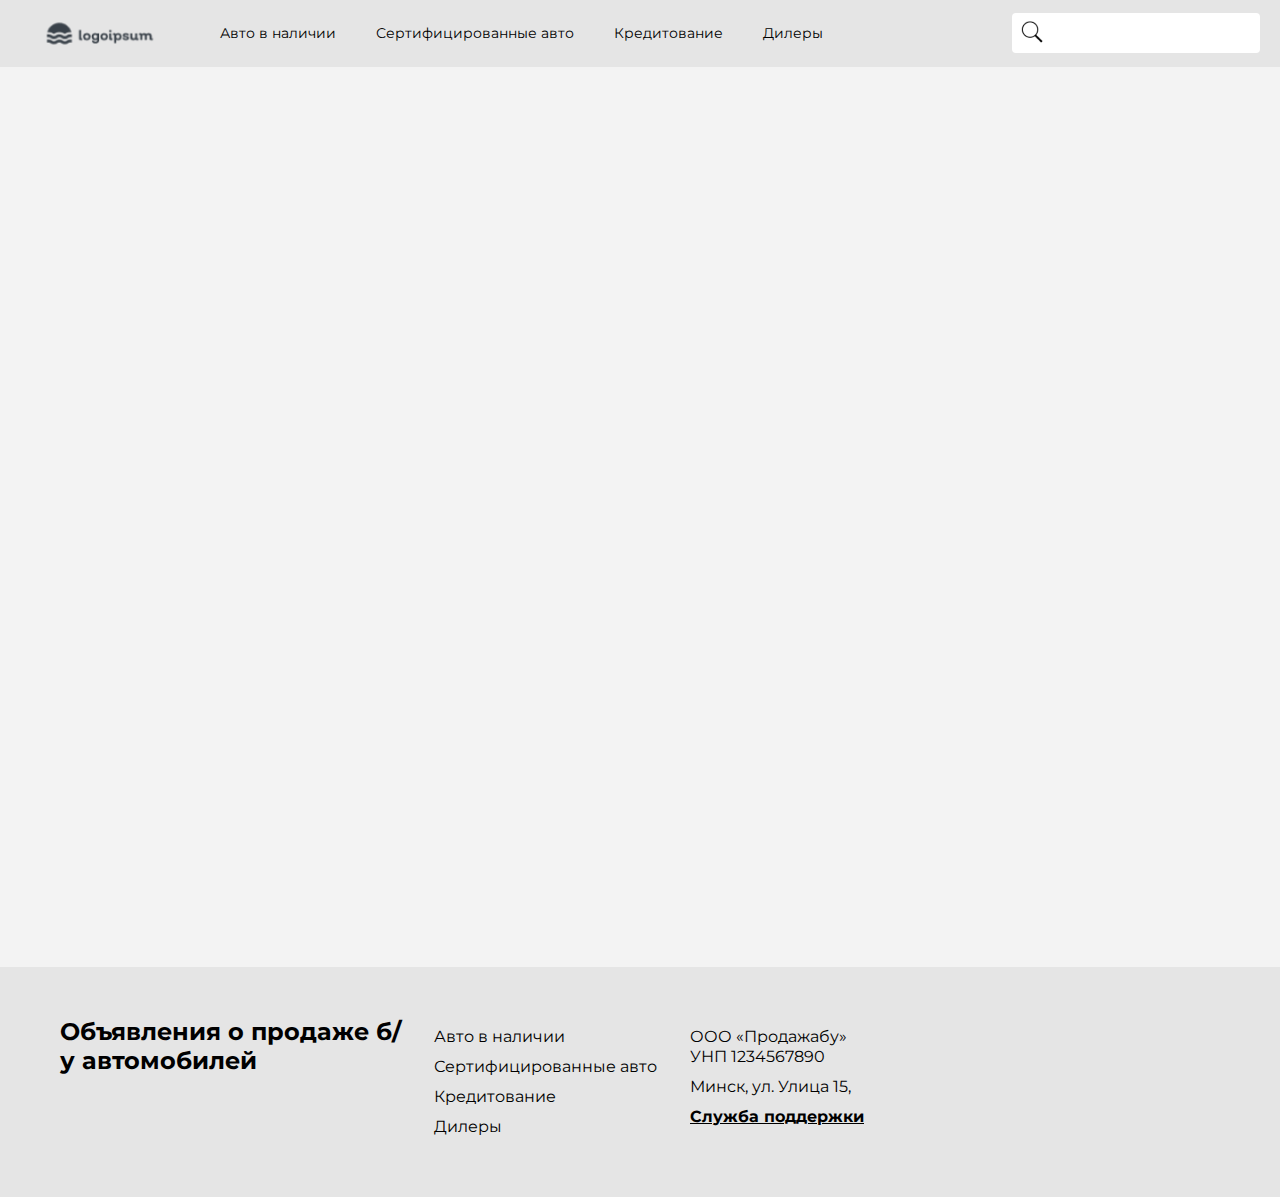
==== page/car-full-information/car-full-information.html @ 2ad13b60 "28/06/2021" ====
<!DOCTYPE html>
<html lang="en">

<head>
    <meta charset="UTF-8">
    <meta http-equiv="X-UA-Compatible" content="IE=edge">
    <meta name="viewport" content="width=device-width, initial-scale=1.0">
    <title>Document</title>
    <link rel="preconnect" href="https://fonts.gstatic.com">
    <link
            href="https://fonts.googleapis.com/css2?family=Montserrat:ital,wght@0,100;0,200;0,300;0,400;0,500;0,600;0,700;0,800;0,900;1,100;1,200;1,300;1,400;1,500;1,600;1,700;1,800;1,900&display=swap"
            rel="stylesheet">

    <link rel="stylesheet" href="/css/main.css">
</head>

<body>
<header class="header">
    <div class="header__wrapper">
        <div class="header__desktop">
            <div class="header__logo">
                <a href="/index.html">
                    <img src="/images/header/logo.png" alt="logo">
                </a>
            </div>
            <div class="header__nav">
                <nav>
                    <ul>
                        <li><a href="/page/filter/filter.html">Авто в наличии</a></li>
                        <li><a href="/page/Certified-autos/certified.html">Сертифицированные авто</a></li>
                        <li><a href="/page/Credit/credit.html">Кредитование</a></li>
                        <li><a href="#">Дилеры</a></li>
                    </ul>
                </nav>
            </div>
            <div class="header__search">
                <label>
                    <input type="search">
                    <img src="/images/header/search.png" alt="#">
                </label>

            </div>
        </div>
        <div class="header-mobile">
            <div class="header-mobile__img">
                <img src="/images/header/mobile/burger.png" alt="#">
            </div>
            <div class="header-mobile__logo">
                <img src="/images/header/mobile/logo.png" alt="#">
            </div>
            <div class="header-mobile__search">
                <img src="/images/header/mobile/search.png" alt="#">
            </div>
        </div>
    </div>
</header>
<main class="main main-car-full-information">
    <div class="car-full-information">
        <div class="car-full-information__wrapper">
            
        </div>
        
    </div>
</main>
<footer class="footer">
    <div class="footer__wrapper">
        <div class="footer-desktop">
            <div class="footer-desktop__title">
                <a href="#">
                    <h4>Объявления о продаже б/у автомобилей</h4>
                </a>
            </div>
            <div class="footer-desktop__nav">
                <nav>
                    <ul>
                        <li><a href="#">Авто в наличии</a></li>
                        <li><a href="#">Сертифицированные авто</a></li>
                        <li><a href="#">Кредитование</a></li>
                        <li><a href="#">Дилеры</a></li>
                    </ul>
                </nav>
            </div>
            <div class="footer-desktop__info">
                <ul>
                    <li>ООО «Продажабу»<br/> УНП 1234567890</li>
                    <li>Минск, ул. Улица 15,</li>
                    <li>
                        <a href="#">Служба поддержки</a>
                    </li>
                </ul>
            </div>
        </div>
        <div class="footer-mobile">

            <div class="footer-mobile__nav">
                <nav>
                    <ul>
                        <li><a href="#">Авто в наличии</a></li>
                        <li><a href="#">Сертифицированные авто</a></li>
                        <li><a href="#">Кредитование</a></li>
                        <li><a href="#">Дилеры</a></li>
                    </ul>
                </nav>
            </div>
            <div class="footer-mobile__info">
                <ul>
                    <li>ООО «Продажабу»<br/> УНП 1234567890</li>
                    <li>Минск, ул. Улица 15,</li>
                    <li>
                        <a href="#">Служба поддержки</a>
                    </li>
                </ul>
            </div>
        </div>
    </div>
</footer>
</body>

</html>
---- css/main.css ----
@charset "UTF-8";
/*Обнуление*/
* {
  padding: 0;
  margin: 0;
  border: 0;
}

*,
*:before,
*:after :focus,
:active {
  outline: none;
}

a:focus,
a:active {
  outline: none;
}

nav,
footer,
header,
aside {
  display: block;
}

html,
body {
  height: 100%;
  width: 100%;
  font-size: 100%;
  line-height: 1;
  font-size: 14px;
  -ms-text-size-adjust: 100%;
  -moz-text-size-adjust: 100%;
  -webkit-text-size-adjust: 100%;
}

input,
button,
textarea {
  font-family: inherit;
}

input::-ms-clear {
  display: none;
}

button {
  cursor: pointer;
}

button::-moz-focus-inner {
  padding: 0;
  border: 0;
}

a,
a:visited {
  text-decoration: none;
}

a:hover {
  text-decoration: none;
}

ul li {
  list-style: none;
}

img {
  vertical-align: top;
}

h1,
h2,
h3,
h4,
h5,
h6 {
  font-size: inherit;
  font-weight: 400;
}

/*--------------------*/
.header {
  width: 100%;
  background: #e5e5e5;
}

.header__wrapper {
  padding: 0 20px;
  max-width: 1460px;
  margin: 0 auto;
}

.header__desktop {
  display: grid;
  align-items: center;
  grid-template-columns: 160px auto 20%;
  flex-basis: 100%;
  width: 100%;
}

.header__logo img {
  width: 100%;
}

.header__nav {
  padding: 0 10px 0 20px;
}

.header__nav ul {
  display: flex;
  list-style: none;
}

.header__nav ul li {
  margin: 0 20px;
}

.header__nav ul li a {
  padding: 20px 0;
  font-style: normal;
  font-weight: normal;
  font-size: 14px;
  line-height: 20px;
  color: #000000;
}

.header__search label {
  position: relative;
}

.header__search label input {
  border-radius: 4px;
  position: relative;
  padding: 0 10px 0 40px;
  width: 100%;
  height: 40px;
  font-size: 16px;
}

.header__search label input:focus {
  outline: none;
}

.header__search label img {
  position: absolute;
  left: 8px;
  top: -5px;
}

.header-mobile {
  padding: 0 10px;
  display: none;
  grid-template-columns: 1fr 1fr 1fr;
  grid-template-rows: 60px;
  align-items: center;
}

.header-mobile__img {
  width: 100%;
  display: flex;
  justify-content: flex-start;
}

.header-mobile__img img {
  padding: 20px;
}

.header-mobile__logo {
  width: 100%;
  display: flex;
  justify-content: center;
}

.header-mobile__logo img {
  padding: 20px;
}

.header-mobile__search {
  width: 100%;
  display: flex;
  justify-content: flex-end;
}

.header-mobile__search img {
  padding: 20px 40px;
}

.general-banner__wrapper {
  position: relative;
}

.general-banner__img img {
  width: 100%;
}

.general-banner__info {
  position: absolute;
  top: 25%;
  left: 5%;
  font-family: Montserrat;
  font-style: normal;
  font-weight: bold;
  line-height: 44px;
  color: #ffffff;
  padding: 0 10px;
}

.general-banner__title {
  max-width: 533px;
  margin-bottom: 16px;
}

.general-banner__title h1 {
  font-size: 36px;
}

.general-banner__sub-title {
  margin-bottom: 16px;
}

.general-banner__sub-title h5 {
  max-width: 533px;
  font-weight: 500;
  font-size: 18px;
  line-height: 22px;
}

.general-banner__btn-link {
  display: inline-block;
  background-color: black;
}

.general-banner__btn-link a {
  padding: 0px 15px;
  display: flex;
  align-items: center;
  text-align: center;
  letter-spacing: 0.16px;
  text-transform: uppercase;
  font-feature-settings: "pnum" on, "lnum" on;
  color: #ffffff;
}

/* ------------- */
.best-cars {
  padding: 20px 0;
  display: flex;
}

.best-cars-list {
  overflow: auto;
}

.best-cars-list__wrapper {
  display: flex;
}

.best-cars-list::-webkit-scrollbar {
  width: 3px;
  height: 4px;
}

.best-cars-list::-webkit-scrollbar-track {
  background-color: #999;
}

.best-cars-list::-webkit-scrollbar-track-piece {
  background-color: #f3f3f3;
}

.best-cars-list::-webkit-scrollbar-thumb {
  height: 50px;
  background-color: #666;
  border-radius: 3px;
}

.best-cars-list::-webkit-scrollbar-corner {
  background-color: #999;
}

.best-cars-list::-webkit-resizer {
  background-color: #666;
}

.best-cars-list-item {
  max-width: 350px;
  margin: 0 10px 20px 10px;
  width: 100%;
}

.best-cars-list-item__img {
  position: relative;
  overflow: hidden;
}

.best-cars-list-item__img::before {
  display: flex;
  justify-content: center;
  align-items: flex-end;
  position: absolute;
  padding: 10px;
  content: "ТОП";
  width: 73.19px;
  height: 36.77px;
  left: 702px;
  top: 751.5px;
  top: -15px;
  left: -35px;
  background-color: #ed1c24;
  color: #fff;
  z-index: 1;
  transform: rotate(-45deg);
  font-family: Montserrat;
  font-style: normal;
  font-weight: bold;
  font-size: 12px;
  line-height: 15px;
}

.best-cars-list-item__img img {
  width: 100%;
  position: relative;
}

.best-cars-list-item__car-name p {
  font-family: Montserrat;
  font-style: normal;
  font-weight: 600;
  font-size: 18px;
  line-height: 22px;
  text-transform: uppercase;
  color: #000000;
  padding: 5px 10px;
}

.best-cars-list-item__all-features {
  padding: 0 10px;
  display: flex;
  justify-content: space-between;
}

.best-cars-list-item__engine-features {
  padding: 0 5px;
  min-width: 180px;
  flex-basis: 180px;
}

.best-cars-list-item__engine-features p {
  font-size: 14px;
  line-height: 17px;
  color: #000000;
}

.best-cars-list-item__mileage-features p {
  font-family: Montserrat;
  font-style: normal;
  font-weight: 600;
  font-size: 14px;
  line-height: 17px;
  color: #000000;
  min-width: 75px;
  padding-left: 5px;
}

.best-cars-list-item__price {
  padding: 0 10px;
}

.best-cars-list-item__price p {
  padding-top: 10px;
  font-family: Montserrat;
  font-style: normal;
  font-weight: bold;
  font-size: 18px;
  line-height: 22px;
  color: #5052a2;
}

.best-cars-callbackform {
  flex-basis: 30%;
  background: #dedede;
  border-radius: 4px;
  max-width: 370px;
  width: 100%;
  max-height: 276px;
  height: 100%;
  margin-left: 10px;
  min-width: 290px;
}

.best-cars-form {
  display: grid;
  padding: 5px 20px 20px 30px;
}

.best-cars-form h4 {
  padding: 15px 0;
  font-family: Montserrat;
  font-style: normal;
  font-weight: 500;
  font-size: 18px;
  line-height: 22px;
  color: #000000;
}

.best-cars-form input {
  font-family: Montserrat;
  font-style: normal;
  font-weight: normal;
  font-size: 14px;
  line-height: 17px;
  color: #000000;
  padding: 15px 10px;
  margin-bottom: 10px;
}

.best-cars-form button {
  background: #000000;
  border-radius: 2px;
  padding: 20px;
  font-family: Montserrat;
  font-style: normal;
  font-weight: 600;
  font-size: 14px;
  line-height: 17px;
  color: #ffffff;
}

.mobile-title {
  display: none;
  font-family: Montserrat;
  font-style: normal;
  font-weight: 600;
  font-size: 18px;
  line-height: 22px;
  color: #000000;
  padding: 0 0px 10px 10px;
}

/* ---------------- */
.popular-models {
  margin-top: 40px;
  padding-bottom: 40px;
}

.popular-models__wrapper {
  padding: 0 20px;
}

.popular-models__title h3 {
  font-family: Montserrat;
  font-style: normal;
  font-weight: 600;
  font-size: 24px;
  line-height: 29px;
  color: #000000;
  margin-bottom: 20px;
}

.popular-models__list, .popular-models__list-mobile {
  flex-basis: 10%;
  display: flex;
  justify-items: center;
  flex-wrap: wrap;
}

.popular-models__list-mobile {
  display: none;
}

.popular-models__item {
  padding: 10px;
  display: flex;
  flex-direction: column;
  justify-content: center;
}

.popular-models__item a {
  text-align: center;
}

.popular-models__item p {
  margin-top: 15px;
  display: inline-block;
  font-family: Montserrat;
  font-style: normal;
  font-weight: 600;
  font-size: 18px;
  line-height: 22px;
  color: #000000;
}

.popular-models__item-img {
  display: flex;
  justify-content: center;
  padding: 10px;
  border: solid 2px #fff;
  border-radius: 5px;
}

.popular-models__item-img img {
  border-radius: 5px;
  padding: 5px;
  width: 100%;
  background: #fff;
}

.news-block {
  margin-top: 40px;
  padding-bottom: 80px;
}

.news-block__wrapper {
  padding: 0 20px;
}

.news-block__title h3 {
  font-family: Montserrat;
  font-style: normal;
  font-weight: 600;
  font-size: 24px;
  line-height: 29px;
  color: #000000;
  margin-bottom: 20px;
}

.news-block__list {
  display: grid;
  grid-template-columns: repeat(4, 1fr);
  grid-gap: 50px;
}

.news-block__item {
  background: #fff;
}

.news-block__img img {
  width: 100%;
}

.news-block__item-title h4 {
  padding: 10px;
  font-family: Montserrat;
  font-style: normal;
  font-weight: 600;
  font-size: 16px;
  line-height: 20px;
  color: #000000;
}

.news-block__sub-title p {
  padding: 0 10px;
  font-family: Montserrat;
  font-style: normal;
  font-weight: normal;
  font-weight: 500;
  font-size: 12px;
  line-height: 15px;
  color: #000000;
}

.news-block__date p {
  padding: 10px;
  font-family: Montserrat;
  font-style: normal;
  font-weight: 600;
  font-size: 12px;
  line-height: 15px;
  color: #000000;
}

/* -------page certificate------- */
.certified-autos-nav {
  background: #000;
}

.certified-autos-nav__wrapper {
  padding: 0 20px;
  display: flex;
  align-items: center;
}

.certified-autos-nav__title {
  margin-right: 90px;
}

.certified-autos-nav__title h3 {
  min-width: 256px;
  cursor: pointer;
  padding: 20px 0;
  font-family: Montserrat;
  font-style: normal;
  font-weight: 600;
  font-size: 18px;
  line-height: 22px;
  color: #ffffff;
}

.certified-autos-nav nav {
  flex-wrap: wrap;
}

.certified-autos-nav nav ul {
  display: flex;
  flex-wrap: wrap;
}

.certified-autos-nav nav ul li {
  margin: 10px;
}

.certified-autos-nav nav ul li a {
  padding: 10px;
  font-family: Montserrat;
  font-style: normal;
  font-weight: normal;
  font-size: 16px;
  line-height: 20px;
  color: #ffffff;
}

.certified-autos-nav nav ul li a img {
  display: none;
}

.general-banner-certified__wrapper {
  position: relative;
}

.general-banner-certified__img img {
  width: 100%;
}

.general-banner-certified__info {
  position: absolute;
  top: 25%;
  left: 5%;
  font-family: Montserrat;
  font-style: normal;
  font-weight: bold;
  line-height: 44px;
  color: #ffffff;
  padding: 0 10px;
}

.general-banner-certified__title {
  max-width: 533px;
  margin-bottom: 16px;
}

.general-banner-certified__title h1 {
  font-size: 36px;
}

.general-banner-certified__sub-title {
  margin-bottom: 16px;
}

.general-banner-certified__sub-title h5 {
  max-width: 533px;
  font-weight: 500;
  font-size: 18px;
  line-height: 22px;
}

.general-banner-certified__btn-link {
  display: inline-block;
  background-color: black;
}

.general-banner-certified__btn-link a {
  padding: 0px 15px;
  display: flex;
  align-items: center;
  text-align: center;
  letter-spacing: 0.16px;
  text-transform: uppercase;
  font-feature-settings: "pnum" on, "lnum" on;
  color: #ffffff;
}

.bonuses-block {
  position: relative;
  top: -50px;
}

.bonuses-block__wrapper {
  padding: 0 20px;
}

.bonuses-block__list {
  display: grid;
  grid-template-columns: 1fr 1fr 1fr;
  justify-content: space-evenly;
}

.bonuses-block__list-item {
  padding: 0 5px;
  display: flex;
  justify-content: center;
  align-items: center;
}

.bonuses-block__list-item-wrapper {
  border: solid 2px #fff;
  border-radius: 5px;
  width: 100%;
  max-width: 320px;
}

.bonuses-block__list-item-wrapper div {
  background-color: #fff;
  border-radius: 5px;
  margin: 5px;
  display: grid;
  grid-template-columns: 85px 1fr;
  align-content: center;
  align-items: center;
}

.bonuses-block__list-item-wrapper img {
  max-width: 80px;
  width: 100%;
}

.bonuses-block__list-item-wrapper span {
  padding: 0 5px;
  font-family: Montserrat;
  font-weight: 600;
  font-size: 16px;
  line-height: 20px;
  color: #000000;
}

.certified-info {
  background: #f3f3f3;
  padding: 0 20px;
}

.certified-info__wrapper {
  display: flex;
  flex-direction: column;
}

.certified-info__item {
  display: flex;
  justify-content: space-between;
  margin: 40px 0;
}

.certified-info__item:nth-child(2) .certified-info__text {
  order: -1;
}

.certified-info__img {
  mix-blend-mode: darken;
  width: 100%;
}

.certified-info__img img {
  width: 100%;
}

.certified-info__text {
  max-width: 562px;
  width: 100%;
  padding: 0 20px;
}

.certified-info__text h5 {
  font-family: Montserrat;
  font-style: normal;
  font-weight: 600;
  font-size: 24px;
  line-height: 29px;
  color: #000000;
  padding-bottom: 8px;
}

.certified-info__text li,
.certified-info__text p {
  font-family: Montserrat;
  font-style: normal;
  font-weight: 300;
  font-size: 16px;
  line-height: 20px;
  color: #000000;
}

.certified-info__text ul li {
  margin-left: 5px;
  margin-left: 20px;
  list-style: outside;
}

.certified-special-offer {
  margin: 50px 0;
  padding: 0 20px;
}

.certified-special-offer__title {
  margin-bottom: 10px;
}

.certified-special-offer__title h3 {
  font-family: Montserrat;
  font-style: normal;
  font-weight: 600;
  font-size: 24px;
  line-height: 29px;
  color: #000000;
}

.certified-special-offer-list {
  display: flex;
}

.certified-special-offer-list__item {
  max-width: 340px;
  width: 100%;
  background: #ffffff;
  border-radius: 4px;
  margin: 10px;
}

.certified-special-offer-list__img {
  width: 100%;
  margin-bottom: 10px;
}

.certified-special-offer-list__img img {
  width: 100%;
}

.certified-special-offer-list__car-name {
  padding: 0 15px 5px 15px;
}

.certified-special-offer-list__car-name p {
  font-family: Montserrat;
  font-style: normal;
  font-weight: 600;
  font-size: 18px;
  line-height: 22px;
  text-transform: uppercase;
  color: #000000;
}

.certified-special-offer-list__features {
  padding: 0 15px 20px 15px;
}

.certified-special-offer-list__features ul li p {
  line-height: 20px;
}

.certified-special-offer-list__features ul li:first-child {
  display: flex;
  justify-content: space-between;
  align-items: flex-start;
}

.certified-special-offer-list__features ul li:first-child span {
  font-family: Montserrat;
  font-style: normal;
  font-weight: normal;
  font-size: 14px;
  line-height: 17px;
  color: #000000;
}

.certified-special-offer-list__features ul li:first-child div:last-child,
.certified-special-offer-list__features ul li:first-child div:last-child span {
  font-family: Montserrat;
  font-style: normal;
  font-weight: 600;
  font-size: 14px;
  line-height: 17px;
  color: #000000;
}

.certified-special-offer-list__features ul li:nth-child(2) {
  margin-top: 25px;
}

.certified-special-offer-list__features ul li:nth-child(2) div {
  margin-bottom: 4px;
}

.certified-special-offer-list__features ul li:nth-child(2) div,
.certified-special-offer-list__features ul li:nth-child(2) span {
  font-family: Montserrat;
  font-style: normal;
  font-weight: normal;
  font-size: 14px;
  line-height: 17px;
  color: #000000;
}

.certified-special-offer-list__features ul li:nth-child(3) {
  margin-top: 20px;
}

.certified-special-offer-list__features ul li:nth-child(3) p {
  font-family: Montserrat;
  font-style: normal;
  font-weight: bold;
  font-size: 24px;
  line-height: 29px;
  color: #000000;
}

.certified-special-offer-list__features ul li:last-child {
  margin-top: 5px;
}

.certified-special-offer-list__features ul li:last-child p {
  cursor: pointer;
  padding-left: 20px;
  position: relative;
  font-family: Montserrat;
  font-style: normal;
  font-weight: 500;
  font-size: 12px;
  line-height: 15px;
  text-decoration-line: underline;
  color: #000000;
}

.certified-special-offer-list__features ul li:last-child p::before {
  content: url("/images/pages/certified-autos/certified-special-offer/Vector.svg");
  position: absolute;
  top: 0;
  left: 0;
}

.certified-special-offer-list__additional-prices-block {
  padding: 15px;
  margin-bottom: 20px;
  border-left: none;
  border-right: none;
  border-top: 2px solid;
  border-bottom: 2px solid;
  border-image: linear-gradient(to right, #fff, #b6b5b5, #b6b5b5, #fff) 47% 0%;
  border-image-slice: 1;
}

.certified-special-offer-list__location {
  padding: 0 15px 20px 15px;
}

.certified-special-offer-list__location a {
  position: relative;
  padding-left: 20px;
  font-family: Montserrat;
  font-style: normal;
  font-weight: 500;
  font-size: 12px;
  line-height: 15px;
  color: #4f4f4f;
}

.certified-special-offer-list__location a::before {
  position: absolute;
  content: url("/images/pages/certified-autos/certified-special-offer/location.svg");
  top: 0;
  left: 0;
}

/* ------------switch input------------- */
.switch-credit,
.switch-appraise {
  padding: 10px 0;
  font-family: Montserrat;
  font-style: normal;
  font-weight: 500;
  font-size: 14px;
  line-height: 21px;
  color: #000000;
  display: flex;
  align-items: flex-start;
}

.switch-credit label,
.switch-appraise label {
  cursor: pointer;
}

.switch-credit label:last-child,
.switch-appraise label:last-child {
  margin-left: 15px;
}

.switch-appraise label div:last-child {
  text-decoration: underline;
  font-size: 12px;
  font-weight: 600;
}

.switch {
  position: relative;
  display: inline-block;
  width: 40px;
  height: 24px;
}

.switch input {
  opacity: 0;
  width: 0;
  height: 0;
}

.slider {
  position: absolute;
  cursor: pointer;
  top: 0;
  left: 0;
  right: 0;
  bottom: 0;
  background-color: #ccc;
  transition: 0.4s;
}

.slider:before {
  position: absolute;
  content: "";
  height: 16px;
  width: 16px;
  left: 4px;
  bottom: 4px;
  background-color: white;
  transition: 0.4s;
}

input:checked + .slider {
  background-color: #ed1c24;
}

input:focus + .slider {
  box-shadow: 0 0 1px #fff;
}

input:checked + .slider:before {
  transform: translateX(16px);
}

/* Rounded sliders */
.slider.round {
  border-radius: 34px;
}

.slider.round:before {
  border-radius: 50%;
}

.switch-appraise label div,
.switch-credit label div {
  padding: 2px 0;
}

.switch-appraise label div,
.switch-appraise label span,
.switch-credit label div,
.switch-credit label span {
  font-family: Montserrat;
  font-style: normal;
  font-weight: 600;
  font-size: 14px;
  line-height: 17px;
  color: #000000;
}

/* --------page credit------ */
.credit-content {
  margin: 40px 0 60px;
  padding: 0 20px;
}

.credit-content__title h3 {
  font-family: Montserrat;
  font-style: normal;
  font-weight: 600;
  font-size: 24px;
  line-height: 29px;
  color: #000000;
  margin-bottom: 8px;
}

.credit-content__title p {
  font-family: Montserrat;
  font-style: normal;
  font-weight: normal;
  font-size: 16px;
  line-height: 20px;
  color: #000000;
}

.credit-content__icon-car-list {
  margin-top: 35px;
}

.credit-content__icon-car-list ul {
  display: flex;
  align-items: center;
  flex-wrap: wrap;
}

.credit-content__icon-car-list ul li {
  background-color: #fff;
  margin: 10px;
  border-radius: 50%;
  cursor: pointer;
}

.credit-content__icon-car-list ul li img {
  max-width: 50px;
  padding: 12px;
}

.credit-content__icon-car-list ul li.active {
  border: solid 2px #ed1c24;
  position: relative;
}

.credit-content__icon-car-list ul li.active::before {
  position: absolute;
  content: url("/images/pages/credit/check_circle.svg");
  top: -8px;
  left: -6px;
  z-index: 10;
}

.credit-content__icon-car-list ul li.active img {
  padding: 10px;
}

.credit-content-list-of-offers {
  margin-top: 50px;
  display: grid;
  grid-template-columns: 1fr 1fr 1fr;
}

.credit-content-list-of-offers-item {
  margin: 10px;
  padding: 0 20px 20px 20px;
  background: #ffffff;
  box-shadow: 0px 4px 10px rgba(0, 0, 0, 0.1);
  border-radius: 4px;
}

.credit-content-list-of-offers-item__brand-list ul {
  display: flex;
  justify-content: flex-end;
}

.credit-content-list-of-offers-item__brand-list ul li {
  margin: 0px 2px;
  padding: 10px 5px;
  background: #000000;
  border-radius: 0px 0px 4px 4px;
}

.credit-content-list-of-offers-item__percent-title {
  margin: 25px 0;
}

.credit-content-list-of-offers-item__percent-title h5 {
  font-family: Montserrat;
  font-style: normal;
  font-weight: bold;
  font-size: 24px;
  line-height: 29px;
  color: #000000;
}

.credit-content-list-of-offers-item__list-info {
  margin-bottom: 20px;
  border-left: none;
  border-right: none;
  border-top: none;
  border-bottom: 2px solid;
  border-image: linear-gradient(to right, #fff, #b6b5b5, #b6b5b5, #fff) 47% 0%;
  border-image-slice: 1;
}

.credit-content-list-of-offers-item__list-info ul li {
  margin: 10px 0;
  font-family: Montserrat;
  font-style: normal;
  font-weight: 500;
  font-size: 16px;
  line-height: 20px;
  color: #000000;
}

.credit-content-list-of-offers-item__list-info ul li:last-child {
  margin-bottom: 20px;
}

.credit-content-list-of-offers-item__list-info ul li .circle {
  margin-left: 0;
  margin-right: 10px;
}

.credit-content-list-of-offers-item__date-and-percent ul li {
  display: flex;
  justify-content: space-between;
  max-width: 250px;
  margin: 10px 0;
}

.credit-content-list-of-offers-item__date-and-percent ul li div:first-child {
  font-family: Montserrat;
  font-style: normal;
  font-weight: 500;
  font-size: 18px;
  line-height: 22px;
  color: #000000;
}

.credit-content-list-of-offers-item__date-and-percent ul li div:last-child {
  font-family: Montserrat;
  font-style: normal;
  font-weight: bold;
  font-size: 18px;
  line-height: 22px;
  color: #ed1c24;
}

.credit-content-list-of-offers-item__block-button {
  margin-top: 30px;
  display: flex;
  justify-content: space-between;
}

.credit-content-list-of-offers-item__block-button button {
  text-transform: uppercase;
  font-family: Montserrat;
  font-style: normal;
  font-weight: 600;
  font-size: 14px;
  line-height: 24px;
  letter-spacing: 0.16px;
  padding: 5px 15px;
  width: 100%;
  max-width: 48%;
}

.credit-content-list-of-offers-item__block-button button:first-child {
  background: #000000;
  border-radius: 2px;
  color: #fff;
}

.credit-content-list-of-offers-item__block-button button:last-child {
  background: #dedede;
  border-radius: 2px;
}

/* ----------filter--------- */
.cars-in-stock {
  padding: 20px 0;
  display: grid;
  grid-template-columns: auto 1fr;
  grid-gap: 20px;
}

.cars-in-stock-side-bar input[type="number"]::-webkit-outer-spin-button,
.cars-in-stock-side-bar input[type="number"]::-webkit-inner-spin-button {
  -webkit-appearance: none;
}

.cars-in-stock-side-bar input[type="number"],
.cars-in-stock-side-bar input[type="number"]:hover,
.cars-in-stock-side-bar input[type="number"]:focus {
  appearance: none;
  -moz-appearance: textfield;
}

.cars-in-stock-side-bar input:focus {
  outline: none;
}

.cars-in-stock-side-bar__container {
  margin-top: 15px;
  display: grid;
  grid-template-columns: 1fr 1fr;
  grid-gap: 15px;
}

.cars-in-stock-side-bar__container label:last-child {
  margin-right: 0;
}

.cars-in-stock-side-bar__wrapper {
  max-width: 330px;
  width: 100%;
  background: #dedede;
  border-radius: 4px;
  padding: 30px 20px;
}

.cars-in-stock-side-bar__wrapper ul {
  margin: 15px 0;
}

.cars-in-stock-side-bar__wrapper ul li {
  margin: 10px 0;
}

.cars-in-stock-side-bar__wrapper label {
  position: relative;
}

.cars-in-stock-side-bar__wrapper label::after {
  position: absolute;
  content: "";
  width: 14px;
  height: 14px;
  left: 0;
  top: 0;
  background-color: #dedede;
  border: solid 2px #666666;
  border-radius: 3px;
}

.cars-in-stock-side-bar__wrapper label input {
  box-sizing: border-box;
  font-size: 14px;
  line-height: 17px;
  color: #000000;
}

.cars-in-stock-side-bar__wrapper label input[type="checkbox"] {
  margin-right: 10px;
}

.cars-in-stock-side-bar__wrapper label span {
  font-size: 14px;
  line-height: 17px;
  color: #000000;
}

.cars-in-stock-side-bar__wrapper label.active {
  position: relative;
}

.cars-in-stock-side-bar__wrapper label.active::after {
  position: absolute;
  content: url("/images/pages/filter/check.svg");
  width: 14px;
  height: 14px;
  left: 0px;
  top: 0px;
  z-index: 2;
}

.cars-in-stock-side-bar__wrapper h4 {
  margin: 30px 0 20px 0;
  font-weight: 600;
  font-size: 16px;
  line-height: 20px;
  color: #000000;
}

.cars-in-stock-side-bar__mobile-filter {
  display: none;
}

.cars-in-stock-side-bar__certified-block label span {
  font-weight: 500;
  font-size: 14px;
  line-height: 17px;
  color: #000000;
}

.cars-in-stock-side-bar__brand-search label, .cars-in-stock-side-bar__model-search label {
  width: 100%;
}

.cars-in-stock-side-bar__brand-search label input, .cars-in-stock-side-bar__model-search label input {
  width: 100%;
  box-sizing: border-box;
  font-size: 14px;
  color: #000000;
}

.cars-in-stock-side-bar__brand-list ul {
  overflow: hidden;
  max-height: 110px;
  transition: 0.3s;
}

.cars-in-stock-side-bar__show-more-block p {
  font-weight: 500;
  font-size: 14px;
  line-height: 17px;
  text-decoration-line: underline;
  color: #000000;
  cursor: pointer;
}

.cars-in-stock-side-bar__model-list ul {
  overflow: hidden;
  max-height: 110px;
  transition: 0.3s;
}

.pyramid {
  margin-left: 20px;
  width: 9px;
  height: 2px;
  background: #666666;
  position: relative;
  cursor: pointer;
}

.pyramid::before {
  position: absolute;
  content: '';
  width: 4px;
  height: 2px;
  top: -4px;
  left: 0;
  background: #666;
}

.pyramid::after {
  position: absolute;
  content: '';
  background: #666;
  width: 13px;
  height: 2px;
  top: 4px;
}

.pyramid.active-asc {
  margin-left: 20px;
  width: 9px;
  height: 2px;
  background: #ed1c24;
  position: relative;
  cursor: pointer;
}

.pyramid.active-asc::before {
  position: absolute;
  content: '';
  width: 4px;
  height: 2px;
  top: -4px;
  left: 0;
  background: #ed1c24;
}

.pyramid.active-asc::after {
  position: absolute;
  content: '';
  background: #ed1c24;
  width: 13px;
  height: 2px;
  top: 4px;
}

.pyramid.active-desc {
  margin-left: 20px;
  width: 9px;
  height: 2px;
  background: #ed1c24;
  position: relative;
  cursor: pointer;
}

.pyramid.active-desc::before {
  position: absolute;
  content: '';
  width: 13px;
  height: 2px;
  top: -4px;
  left: 0;
  background: #ed1c24;
}

.pyramid.active-desc::after {
  position: absolute;
  content: '';
  background: #ed1c24;
  width: 4px;
  height: 2px;
  top: 4px;
}

.cars-in-stock-result__top-block {
  padding: 0 0 20px 0;
  display: flex;
  justify-content: space-between;
  align-items: center;
}

.cars-in-stock-result__search-block {
  flex-basis: 60%;
}

.cars-in-stock-result__search-block label {
  position: relative;
}

.cars-in-stock-result__search-block label::before {
  position: absolute;
  content: url("/images/pages/filter/search.png");
  left: 10px;
  top: -3px;
  z-index: 1;
}

.cars-in-stock-result__search-block label input {
  position: relative;
  width: 100%;
  border-radius: 4px;
  padding: 10px 15px 10px 40px;
  font-weight: 500;
  font-size: 16px;
  line-height: 20px;
  color: #000000;
}

.cars-in-stock-result__search-block label input:focus {
  outline: none;
  box-shadow: 0 0 3px #474747;
}

.cars-in-stock-result__sort-block {
  display: flex;
}

.cars-in-stock-result__sort-block p {
  font-size: 14px;
  line-height: 17px;
  color: #000000;
}

.cars-in-stock-result__sort-block > div {
  display: flex;
  align-items: center;
  padding: 0 5px;
  cursor: pointer;
}

.cars-in-stock-result__sort-block > div p {
  margin: 0 10px;
  font-weight: 600;
  font-size: 14px;
  line-height: 17px;
  color: #000000;
}

.cars-in-stock-result__sort-block > div div {
  width: 9px;
  height: 2px;
  background: #666666;
  position: relative;
}

.cars-in-stock-result__sort-block > div div::before {
  position: absolute;
  content: "";
  width: 4px;
  height: 2px;
  background: #666666;
  top: -4px;
  left: 0;
}

.cars-in-stock-result__sort-block > div div::after {
  position: absolute;
  content: "";
  width: 13px;
  height: 2px;
  background: #666666;
  top: 4px;
  left: 0;
}

.cars-in-stock-result__sort-block > div.active-asc {
  display: flex;
  align-items: center;
  padding: 0 5px;
  cursor: pointer;
}

.cars-in-stock-result__sort-block > div.active-asc p {
  margin: 0 10px;
  font-weight: 600;
  font-size: 14px;
  line-height: 17px;
  color: #ed1c24;
}

.cars-in-stock-result__sort-block > div.active-asc div {
  width: 9px;
  height: 2px;
  background: #ed1c24;
  position: relative;
}

.cars-in-stock-result__sort-block > div.active-asc div::before {
  position: absolute;
  content: "";
  width: 4px;
  height: 2px;
  background: #ed1c24;
  top: -4px;
  left: 0;
}

.cars-in-stock-result__sort-block > div.active-asc div::after {
  position: absolute;
  content: "";
  width: 13px;
  height: 2px;
  background: #ed1c24;
  top: 4px;
  left: 0;
}

.cars-in-stock-result__sort-block > div.active-desc {
  display: flex;
  align-items: center;
  padding: 0 5px;
  cursor: pointer;
}

.cars-in-stock-result__sort-block > div.active-desc p {
  margin: 0 10px;
  font-weight: 600;
  font-size: 14px;
  line-height: 17px;
  color: #ed1c24;
}

.cars-in-stock-result__sort-block > div.active-desc div {
  width: 9px;
  height: 2px;
  background: #ed1c24;
  position: relative;
}

.cars-in-stock-result__sort-block > div.active-desc div::before {
  position: absolute;
  content: "";
  width: 13px;
  height: 2px;
  background: #ed1c24;
  top: -4px;
  left: 0;
}

.cars-in-stock-result__sort-block > div.active-desc div::after {
  position: absolute;
  content: "";
  width: 4px;
  height: 2px;
  background: #ed1c24;
  top: 4px;
  left: 0;
}

.cars-in-stock-result-car-list {
  display: grid;
  grid-template-columns: 1fr 1fr 1fr;
  grid-gap: 10px;
}

.cars-in-stock-result-car-list__item {
  width: 100%;
  background: #ffffff;
  border-radius: 4px;
}

.cars-in-stock-result-car-list__img {
  width: 100%;
  margin-bottom: 10px;
}

.cars-in-stock-result-car-list__img img {
  width: 100%;
}

.cars-in-stock-result-car-list__car-name {
  padding: 0 15px 5px 15px;
}

.cars-in-stock-result-car-list__car-name p {
  font-style: normal;
  font-weight: 600;
  font-size: 18px;
  line-height: 22px;
  text-transform: uppercase;
  color: #000000;
  cursor: pointer;
}

.cars-in-stock-result-car-list__car-name p:hover {
  text-decoration: underline;
}

.cars-in-stock-result-car-list__features {
  padding: 0 15px 20px 15px;
}

.cars-in-stock-result-car-list__features ul li p {
  line-height: 20px;
}

.cars-in-stock-result-car-list__features ul li:first-child {
  display: flex;
  justify-content: space-between;
  align-items: flex-start;
}

.cars-in-stock-result-car-list__features ul li:first-child span {
  font-style: normal;
  font-weight: normal;
  font-size: 14px;
  line-height: 17px;
  color: #000000;
}

.cars-in-stock-result-car-list__features ul li:first-child div:last-child,
.cars-in-stock-result-car-list__features ul li:first-child div:last-child span {
  font-style: normal;
  font-weight: 600;
  font-size: 14px;
  line-height: 17px;
  color: #000000;
}

.cars-in-stock-result-car-list__features ul li:nth-child(2) {
  margin-top: 25px;
}

.cars-in-stock-result-car-list__features ul li:nth-child(2) div {
  margin-bottom: 4px;
}

.cars-in-stock-result-car-list__features ul li:nth-child(2) div,
.cars-in-stock-result-car-list__features ul li:nth-child(2) span {
  font-style: normal;
  font-weight: normal;
  font-size: 14px;
  line-height: 17px;
  color: #000000;
}

.cars-in-stock-result-car-list__features ul li:nth-child(3) {
  margin-top: 20px;
}

.cars-in-stock-result-car-list__features ul li:nth-child(3) p {
  font-style: normal;
  font-weight: bold;
  font-size: 24px;
  line-height: 29px;
  color: #000000;
}

.cars-in-stock-result-car-list__features ul li:last-child {
  margin-top: 5px;
}

.cars-in-stock-result-car-list__features ul li:last-child p {
  cursor: pointer;
  padding-left: 20px;
  position: relative;
  font-weight: 500;
  font-size: 12px;
  line-height: 15px;
  text-decoration-line: underline;
  color: #000000;
}

.cars-in-stock-result-car-list__features ul li:last-child p::before {
  content: url("/images/pages/certified-autos/certified-special-offer/Vector.svg");
  position: absolute;
  top: 0;
  left: 0;
}

.cars-in-stock-result-car-list__additional-prices-block {
  padding: 15px;
  margin-bottom: 20px;
  border-left: none;
  border-right: none;
  border-top: 2px solid;
  border-bottom: 2px solid;
  border-image: linear-gradient(to right, #fff, #b6b5b5, #b6b5b5, #fff) 47% 0%;
  border-image-slice: 1;
}

.cars-in-stock-result-car-list__location {
  padding: 0 15px 20px 15px;
}

.cars-in-stock-result-car-list__location a {
  position: relative;
  padding-left: 20px;
  font-style: normal;
  font-weight: 500;
  font-size: 12px;
  line-height: 15px;
  color: #4f4f4f;
}

.cars-in-stock-result-car-list__location a::before {
  position: absolute;
  content: url("/images/pages/certified-autos/certified-special-offer/location.svg");
  top: 0;
  left: 0;
}

.inp-no-checked::after, .inp-no-checked::before {
  display: none;
}

.inp-no-checked input {
  width: 100%;
  padding: 10px;
  box-sizing: border-box;
}

.content-flex {
  display: flex;
  align-items: center;
}

.noUi-connect {
  background: #ed1c24;
  height: 6px;
}

.noUi-horizontal {
  height: 6px;
}

.noUi-horizontal .noUi-handle {
  width: 24px;
  height: 24px;
  top: -10px;
  background: #ed1c24;
}

.noUi-handle:after,
.noUi-handle:before {
  background: #ed1c24;
}

.noUi-handle {
  box-shadow: none;
}

.footer {
  width: 100%;
  background: #e5e5e5;
}

.footer__wrapper {
  padding: 50px;
  max-width: 1460px;
  margin: 0 auto;
}

.footer-desktop {
  display: flex;
}

.footer-desktop__title {
  flex-basis: 30%;
  padding: 0 10px;
}

.footer-desktop__title h4 {
  width: 100%;
  font-family: Montserrat;
  font-style: normal;
  font-weight: bold;
  font-size: 24px;
  line-height: 29px;
  color: #000000;
}

.footer-desktop__nav, .footer-desktop__info {
  flex-basis: 20%;
  padding: 0 10px;
}

.footer-desktop__nav ul, .footer-desktop__info ul {
  list-style: none;
}

.footer-desktop__nav ul li,
.footer-desktop__nav ul a, .footer-desktop__info ul li,
.footer-desktop__info ul a {
  margin: 10px 0;
  font-family: Montserrat;
  font-style: normal;
  font-weight: normal;
  font-size: 16px;
  line-height: 20px;
  color: #000000;
}

.footer-desktop__info ul li a:last-child {
  text-decoration: underline;
  font-weight: bold;
}

.footer-mobile {
  display: none;
  align-items: center;
  flex-direction: column;
  justify-content: center;
}

.footer-mobile__nav {
  width: 100%;
  text-align: center;
}

.footer-mobile__nav ul {
  max-width: 560px;
  margin: 0 auto;
  width: 100%;
}

.footer-mobile__nav ul li {
  border-left: none;
  border-right: none;
  border-top: none;
  border-bottom: 2px solid;
  border-image: linear-gradient(to right, #e5e5e5, #b6b5b5, #b6b5b5, #e5e5e5) 47% 0%;
  padding: 20px;
  border-image-slice: 1;
}

.footer-mobile__nav ul li a {
  padding: 20px;
  font-family: Montserrat;
  font-style: normal;
  font-weight: normal;
  font-size: 16px;
  line-height: 20px;
  color: #000000;
}

.footer-mobile__info {
  margin-top: 15px;
  width: 100%;
  text-align: center;
}

.footer-mobile__info ul {
  max-width: 560px;
  margin: 0 auto;
  width: 100%;
}

.footer-mobile__info ul li {
  padding: 10px;
}

.footer-mobile__info ul li a {
  padding: 10px;
  font-family: Montserrat;
  font-style: normal;
  font-weight: normal;
  font-size: 16px;
  line-height: 20px;
  color: #000000;
}

.footer-mobile__info ul li:first-child {
  line-height: 20px;
}

.footer-mobile__info ul li:last-child a {
  text-decoration: underline;
  font-weight: bold;
}

/* ----------------Header------------- */
@media (max-width: 1100px) {
  .header__nav ul li {
    margin: 0 10px;
  }
}

@media (max-width: 970px) {
  .header__desktop {
    display: none;
  }
  .header-mobile {
    display: grid;
  }
}

@media (max-width: 420px) {
  .header-mobile__search img,
  .header-mobile__logo img,
  .header-mobile__img img {
    padding: 20px 10px;
  }
}

/* -----------generalBanner----------- */
@media (max-width: 820px) {
  .general-banner__img {
    display: none;
  }
  .general-banner__wrapper {
    background-image: url("/images/generalBaner/banner.png");
    min-height: 360px;
    display: flex;
    align-items: flex-start;
    justify-content: center;
    background-position: center;
    background-repeat: no-repeat;
    background-size: cover;
  }
  .general-banner__info {
    top: 20%;
    left: 5%;
  }
  .general-banner__title h1 {
    font-family: Montserrat;
    font-style: normal;
    font-weight: bold;
    font-size: 24px;
    line-height: 29px;
    color: #ffffff;
  }
  .general-banner__sub-title h5 {
    font-family: Montserrat;
    font-style: normal;
    font-weight: 500;
    font-size: 18px;
    line-height: 22px;
    color: #ffffff;
  }
  .general-banner__btn-link a {
    font-size: 11px;
  }
}

@media (max-width: 550px) {
  .main {
    padding: 0;
  }
  .general-banner__img {
    display: none;
  }
  .general-banner__info {
    position: absolute;
  }
  .general-banner__wrapper {
    background-image: url("/images/generalBaner/mobileBanner.png");
    min-height: 360px;
    display: flex;
    align-items: flex-start;
    justify-content: center;
    background-position: bottom;
    background-repeat: no-repeat;
    background-size: cover;
  }
  .general-banner__info {
    top: 20%;
  }
}

/* ------------best-cars-------------- */
@media (max-width: 768px) {
  .mobile-title {
    display: block;
  }
  .best-cars {
    display: grid;
  }
  .best-cars-callbackform {
    margin-top: 15px;
    width: 100%;
    max-width: unset;
    margin-left: 0;
  }
}

/* ------------popular-models--------- */
@media (max-width: 730px) {
  .popular-models__list {
    display: none;
  }
  .popular-models__list-mobile {
    display: flex;
    justify-content: space-around;
    flex-wrap: nowrap;
  }
  .popular-models__list-mobile a p {
    font-size: 16px;
  }
}

/* --------------news-block----------- */
@media (max-width: 768px) {
  .news-block__list {
    grid-template-columns: 1fr;
  }
  .news-block__list .news-block__item {
    display: none;
  }
  .news-block__list .news-block__item:nth-child(1) {
    display: block;
  }
  .news-block__list .news-block__item:nth-child(2) {
    display: block;
  }
  .news-block__list .news-block__item:nth-child(3) {
    display: block;
  }
}

/* ----------------Footer------------- */
@media (max-width: 880px) {
  .footer-desktop {
    display: none;
  }
  .footer-mobile {
    display: flex;
  }
  .footer-mobile__nav ul li a {
    padding: 10px;
  }
}

@media (max-width: 480px) {
  .footer__wrapper {
    padding: 30px 9px;
  }
  .footer-mobile__nav ul li a {
    padding: 10px;
  }
}

@media (max-width: 320px) {
  .footer-mobile__nav ul li a {
    padding: 10px;
  }
}

/* ------------------------------------ */
/* ----------------pages--------------- */
/* ---------certified-auto-nav--------- */
@media (max-width: 850px) {
  .certified-autos-nav__title {
    margin-right: 40px;
  }
  .certified-autos-nav nav ul li a {
    padding: 20px 10px;
  }
}

@media (max-width: 768px) {
  .certified-autos-nav__title h3 {
    font-family: Montserrat;
    font-style: normal;
    font-weight: 600;
    font-size: 16px;
    line-height: 20px;
    color: #ffffff;
  }
  .certified-autos-nav__wrapper {
    display: block;
  }
  .certified-autos-nav nav ul {
    display: block;
  }
  .certified-autos-nav nav {
    flex-wrap: wrap;
  }
  .certified-autos-nav nav ul {
    padding-bottom: 20px;
  }
  .certified-autos-nav nav ul li {
    position: relative;
  }
  .certified-autos-nav nav ul li::after {
    position: absolute;
    content: url("/images/arrow_right.png");
    width: 10px;
    height: 16px;
    right: 0;
    top: 30px;
  }
  .certified-autos-nav nav ul li a {
    width: 100%;
    padding: 20px;
    font-family: Montserrat;
    font-size: 16px;
    line-height: 20px;
    color: #ffffff;
    display: flex;
    align-items: center;
  }
  .certified-autos-nav nav ul li a img {
    display: block;
    margin-right: 10px;
  }
}

/* ------------certified-autos-generalBanner------------ */
@media (max-width: 950px) {
  .general-banner-certified__info {
    top: 10%;
  }
}

@media (max-width: 820px) {
  .general-banner-certified__img {
    display: none;
  }
  .general-banner-certified__wrapper {
    background-image: url("/images/pages/certified-autos/general-banner-certified/certified-general-banner.png");
    min-height: 360px;
    display: flex;
    align-items: flex-start;
    justify-content: center;
    background-position: center;
    background-repeat: no-repeat;
    background-size: cover;
  }
  .general-banner-certified__info {
    top: 20%;
    left: 5%;
  }
  .general-banner-certified__title h1 {
    font-family: Montserrat;
    font-style: normal;
    font-weight: bold;
    font-size: 24px;
    line-height: 29px;
    color: #ffffff;
  }
  .general-banner-certified__sub-title h5 {
    font-family: Montserrat;
    font-style: normal;
    font-weight: 500;
    font-size: 18px;
    line-height: 22px;
    color: #ffffff;
  }
  .general-banner-certified__btn-link a {
    font-size: 11px;
  }
}

@media (max-width: 550px) {
  .main {
    padding: 0;
  }
  .general-banner-certified__img {
    display: none;
  }
  .general-banner-certified__info {
    position: absolute;
  }
  .general-banner-certified__wrapper {
    background-image: url("/images/pages/certified-autos/general-banner-certified/certified-general-banner.png");
    min-height: 420px;
    display: flex;
    align-items: flex-start;
    justify-content: center;
    background-position: center;
    background-repeat: no-repeat;
    background-size: cover;
  }
  .general-banner-certified__info {
    top: 20%;
  }
}

@media (max-width: 375px) {
  .general-banner-certified__info {
    top: 8%;
    left: 1%;
  }
  .general-banner-certified__title h1 {
    font-size: 18px;
    line-height: 22px;
  }
}

/* ----------------bonuses-block------------- */
@media (max-width: 1060px) {
  .bonuses-block__list-item-wrapper img {
    width: 60px;
  }
  .bonuses-block__list-item-wrapper span {
    font-size: 16px;
  }
  .bonuses-block {
    top: -37px;
  }
  .bonuses-block__list-item-wrapper div {
    grid-template-columns: 60px 1fr;
  }
}

@media (max-width: 768px) {
  .bonuses-block__list {
    display: block;
  }
  .bonuses-block__list-item-wrapper {
    max-width: unset;
  }
  .bonuses-block__list-item {
    padding: 10px 0;
  }
  .bonuses-block__list-item-wrapper img {
    width: 100%;
    max-width: unset;
  }
  .general-banner-certified__sub-title h5 {
    font-size: 14px;
    line-height: 17px;
  }
  .general-banner-certified__wrapper {
    min-height: 350px;
    color: #757474;
  }
}

/* -------------certified-info---------------- */
@media (max-width: 768px) {
  .certified-info__text h5 {
    font-family: Montserrat;
    font-style: normal;
    font-weight: 600;
    font-size: 18px;
    line-height: 22px;
    color: #000000;
  }
  .certified-info__text li,
  .certified-info__text p {
    font-family: Montserrat;
    font-style: normal;
    font-weight: 300;
    font-size: 14px;
    line-height: 17px;
    color: #000000;
  }
}

@media (max-width: 660px) {
  .certified-info__img img {
    padding-bottom: 10px;
  }
  .certified-info__item {
    display: block;
  }
  .certified-info__item {
    margin: 20px 0;
  }
  .certified-info__text {
    padding: 0;
  }
}

@media (max-width: 480px) {
  .certified-info__item {
    margin: 10px 0;
  }
}

/* ------------sectified-cpecial-offer------------ */
@media (max-width: 1250px) {
  .certified-special-offer-list, .cars-in-stock-result-car-list {
    display: grid;
    grid-template-columns: 1fr 1fr 1fr;
    grid-gap: 10px;
  }
  .certified-special-offer-list__item, .cars-in-stock-result-car-list__item {
    max-width: unset;
  }
}

@media (max-width: 920px) {
  .certified-special-offer-list, .cars-in-stock-result-car-list {
    display: grid;
    grid-template-columns: 1fr 1fr;
    grid-gap: 10px;
  }
  .certified-special-offer-list__item, .cars-in-stock-result-car-list__item {
    max-width: unset;
  }
}

@media (max-width: 660px) {
  .certified-special-offer-list, .cars-in-stock-result-car-list {
    display: grid;
    grid-template-columns: 1fr;
    grid-gap: 10px;
  }
}

@media (max-width: 480px) {
  .certified-special-offer__title h3, .cars-in-stock-result-car-list__title h3 {
    font-family: Montserrat;
    font-style: normal;
    font-weight: 600;
    font-size: 18px;
    line-height: 22px;
    color: #000000;
  }
}

@media (max-width: 350px) {
  .certified-special-offer-list__features ul li:first-child span,
  .certified-special-offer-list__features ul li:nth-child(2) div,
  .certified-special-offer-list__features ul li:nth-child(2) span,
  .cars-in-stock-result-car-list__features ul li:first-child span,
  .cars-in-stock-result-car-list__features ul li:nth-child(2) div,
  .cars-in-stock-result-car-list__features ul li:nth-child(2) span {
    font-size: 12px;
  }
}

/* -----------credit-page--------- */
@media (max-width: 1000px) {
  .credit-content-list-of-offers {
    grid-template-columns: 1fr 1fr;
  }
}

@media (max-width: 700px) {
  .credit-content-list-of-offers {
    grid-template-columns: 1fr;
  }
}

@media (max-width: 520px) {
  .credit-content-list-of-offers-item__block-button button {
    font-size: 12px;
    padding: 5px;
  }
}

@media (max-width: 425px) {
  .credit-content-list-of-offers-item__block-button {
    flex-direction: column;
  }
  .credit-content-list-of-offers-item__block-button button {
    max-width: 100%;
    font-size: 12px;
    padding: 5px;
    margin: 5px 0;
  }
  .credit-content-list-of-offers-item__percent-title h5 {
    font-size: 19px;
  }
  .credit-content-list-of-offers-item__list-info ul li {
    font-size: 14px;
  }
  .credit-content-list-of-offers-item__date-and-percent ul li div:first-child {
    font-size: 16px;
  }
  .credit-content-list-of-offers-item__date-and-percent ul li div:last-child {
    font-size: 16px;
  }
  .credit-content-list-of-offers-item__brand-list ul li img {
    width: 20px;
  }
}

/* ------------------------------- */
body {
  background: #f3f3f3;
  font-family: Montserrat;
}

.main {
  max-width: 1460px;
  margin: 0 auto;
  background: #f3f3f3;
  min-height: 100vh;
}

.main-certified {
  background: #f3f3f3;
}

.main-filter {
  padding: 0 20px;
}

.circle {
  position: relative;
  display: inline-block;
  width: 5px;
  height: 5px;
  border-radius: 50%;
  background: #ED1C24;
  top: -2px;
  margin: 0 6px;
}

/* ---------------------------------------- */
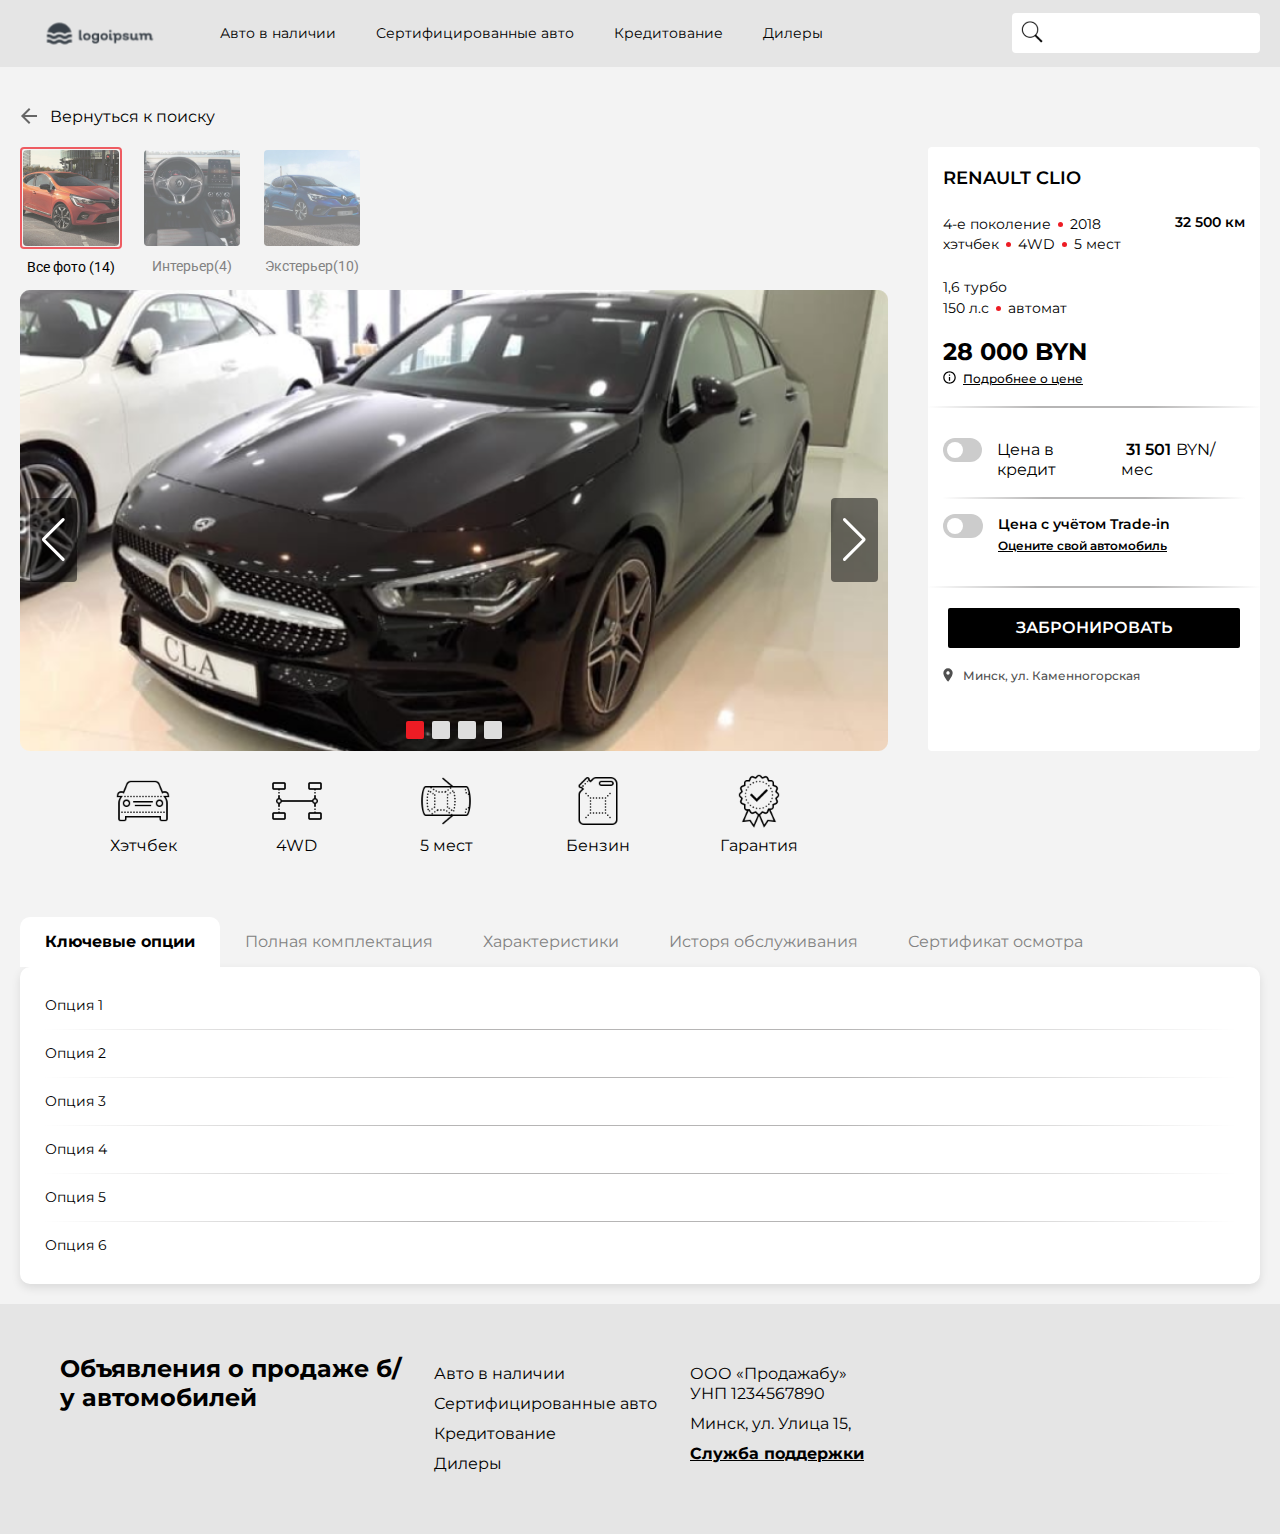
==== commit 4a756658: "add slider" ====
--- a/page/car-full-information/car-full-information.html
+++ b/page/car-full-information/car-full-information.html
@@ -7,113 +7,357 @@
     <meta name="viewport" content="width=device-width, initial-scale=1.0">
     <title>Document</title>
     <link rel="preconnect" href="https://fonts.gstatic.com">
+    <link rel="preconnect" href="https://fonts.googleapis.com">
+    <link rel="preconnect" href="https://fonts.gstatic.com" crossorigin>
     <link
-            href="https://fonts.googleapis.com/css2?family=Montserrat:ital,wght@0,100;0,200;0,300;0,400;0,500;0,600;0,700;0,800;0,900;1,100;1,200;1,300;1,400;1,500;1,600;1,700;1,800;1,900&display=swap"
-            rel="stylesheet">
-
+        href="https://fonts.googleapis.com/css2?family=Montserrat:ital,wght@0,100;0,200;0,300;0,400;0,500;0,600;0,700;0,800;0,900;1,100;1,200;1,300;1,400;1,500;1,600;1,700;1,800;1,900&family=Roboto:ital,wght@0,100;0,300;0,400;0,500;0,700;0,900;1,100;1,300;1,400;1,500;1,700;1,900&display=swap"
+        rel="stylesheet">
+    <link rel="stylesheet" href="/css/slider/swiper-bundle.min.css">
     <link rel="stylesheet" href="/css/main.css">
+
 </head>
 
 <body>
-<header class="header">
-    <div class="header__wrapper">
-        <div class="header__desktop">
-            <div class="header__logo">
-                <a href="/index.html">
-                    <img src="/images/header/logo.png" alt="logo">
-                </a>
-            </div>
-            <div class="header__nav">
-                <nav>
+    <header class="header">
+        <div class="header__wrapper">
+            <div class="header__desktop">
+                <div class="header__logo">
+                    <a href="/index.html">
+                        <img src="/images/header/logo.png" alt="logo">
+                    </a>
+                </div>
+                <div class="header__nav">
+                    <nav>
+                        <ul>
+                            <li><a href="/page/filter/filter.html">Авто в наличии</a></li>
+                            <li><a href="/page/Certified-autos/certified.html">Сертифицированные авто</a></li>
+                            <li><a href="/page/Credit/credit.html">Кредитование</a></li>
+                            <li><a href="#">Дилеры</a></li>
+                        </ul>
+                    </nav>
+                </div>
+                <div class="header__search">
+                    <label>
+                        <input type="search">
+                        <img src="/images/header/search.png" alt="#">
+                    </label>
+
+                </div>
+            </div>
+            <div class="header-mobile">
+                <div class="header-mobile__img">
+                    <img src="/images/header/mobile/burger.png" alt="#">
+                </div>
+                <div class="header-mobile__logo">
+                    <img src="/images/header/mobile/logo.png" alt="#">
+                </div>
+                <div class="header-mobile__search">
+                    <img src="/images/header/mobile/search.png" alt="#">
+                </div>
+            </div>
+        </div>
+    </header>
+    <main class="main main-car-full-information">
+        <div class="car-full-information">
+            <div class="car-full-information__wrapper">
+                <div class="car-full-information__btn-back-to-search">
+                    <p>Вернуться к поиску</p>
+                </div>
+                <div class="car-full-information__image-and-form">
+                    <div class="car-full-information-image-block">
+                        <div class="car-full-information-image-block-header">
+                            <div class="car-full-information-image-block-header__item active">
+                                <img src="/images/pages/car-full-information/header/01.svg" alt="#">
+                                <p>Все фото (14)</p>
+                            </div>
+                            <div class="car-full-information-image-block-header__item">
+                                <img src="/images/pages/car-full-information/header/02.svg" alt="#">
+                                <p>Интерьер(4)</p>
+                            </div>
+                            <div class="car-full-information-image-block-header__item">
+                                <img src="/images/pages/car-full-information/header/03.svg" alt="#">
+                                <p>Экстерьер(10)</p>
+                            </div>
+
+                        </div>
+                        <div class="car-full-information-image-block-slider">
+                            <div class="swiper-container">
+                                <div class="swiper-wrapper">
+                                    <div class="swiper-slide">
+                                        <img src="/images/pages/car-full-information/slider/Rectangle 20.png" alt="">
+                                    </div>
+                                    <div class="swiper-slide">
+                                        <img src="/images/pages/car-full-information/slider/Rectangle 20.png" alt="">
+                                    </div>
+                                    <div class="swiper-slide">
+                                        <img src="/images/pages/car-full-information/slider/Rectangle 20.png" alt="">
+                                    </div>
+                                    <div class="swiper-slide">
+                                        <img src="/images/pages/car-full-information/slider/Rectangle 20.png" alt="">
+                                    </div>
+                                </div>
+                                <div class="swiper-button-prev"></div>
+                                <div class="swiper-button-next"></div>
+                                <div class="swiper-pagination"></div>
+                            </div>
+
+                        </div>
+                        <div class="car-full-information-image-block-image-car-features">
+                            <div class="car-full-information-image-block-image-car-features__item">
+                                <img src="/images/pages/car-full-information/features__item/01.svg" alt="#">
+                                <p>Хэтчбек</p>
+                            </div>
+                            <div class="car-full-information-image-block-image-car-features__item">
+                                <img src="/images/pages/car-full-information/features__item/02.svg" alt="#">
+                                <p>4WD</p>
+                            </div>
+                            <div class="car-full-information-image-block-image-car-features__item">
+                                <img src="/images/pages/car-full-information/features__item/03.svg" alt="#">
+                                <p>5 мест</p>
+                            </div>
+                            <div class="car-full-information-image-block-image-car-features__item">
+                                <img src="/images/pages/car-full-information/features__item/04.svg" alt="#">
+                                <p>Бензин</p>
+                            </div>
+                            <div class="car-full-information-image-block-image-car-features__item">
+                                <img src="/images/pages/car-full-information/features__item/05.svg" alt="#">
+                                <p>Гарантия</p>
+                            </div>
+                        </div>
+                    </div>
+                    <div class="car-full-information-form">
+                        <div class="cars-in-stock-result-car-list__item">
+
+                            <div class="cars-in-stock-result-car-list__car-name">
+                                <p>Renault Clio</p>
+                            </div>
+                            <div class="cars-in-stock-result-car-list__features">
+                                <ul>
+                                    <li>
+                                        <div>
+                                            <p>
+                                                <span class="generation">4-е поколение</span>
+                                                <span class="circle"></span>
+                                                <span class="year">2018</span><br>
+                                                <span class="car-body">хэтчбек</span>
+                                                <span class="circle"></span>
+                                                <span class="car-drive">4WD</span>
+                                                <span class="circle"></span>
+                                                <span class="number-of-seats">5 мест</span>
+                                            </p>
+                                        </div>
+                                        <div><span class="mileage">32 500 </span>км</div>
+                                    </li>
+                                    <li>
+                                        <div class="engine-value">1,6 турбо</div>
+                                        <span class="engine-power">150 л.с</span>
+                                        <span class="circle"></span>
+                                        <span class="transmission">автомат</span>
+                                    </li>
+                                    <li>
+                                        <p><span class="price-car">28 000</span> BYN</p>
+                                    </li>
+                                    <li class="about-price">
+                                        <p>Подробнее о цене</p>
+                                    </li>
+                                </ul>
+                            </div>
+                            <div class="cars-in-stock-result-car-list__additional-prices-block">
+                                <div class="switch-credit">
+                                    <label class="switch">
+                                        <input id="credit1" type="checkbox">
+                                        <span class="slider round"></span>
+                                    </label>
+                                    <label for="credit1">
+                                        <div>Цена в кредит</div>
+                                        <div><span>31 501</span>BYN/мес</div>
+                                    </label>
+                                </div>
+                                <div class="switch-appraise">
+                                    <label class="switch">
+                                        <input id="appraise1" type="checkbox">
+                                        <span class="slider round"></span>
+                                    </label>
+                                    <label for="appraise1">
+                                        <div>Цена с учётом Trade-in</div>
+                                        <div>Оцените свой автомобиль</div>
+                                    </label>
+                                </div>
+                            </div>
+                            <div class="switch-appraise__btn-reserve">
+                                <button class="btn-reserve">ЗАБРОНИРОВАТЬ</button>
+                            </div>
+
+                            <div class="cars-in-stock-result-car-list__location">
+                                <p><a href="#">Минск, ул. Каменногорская</a></p>
+                            </div>
+                        </div>
+                    </div>
+                </div>
+                <div class="car-full-information-image-block-image-car-features mobile">
+                    <div class="car-full-information-image-block-image-car-features__item">
+                        <img src="/images/pages/car-full-information/features__item/01.svg" alt="#">
+                        <p>Хэтчбек</p>
+                    </div>
+                    <div class="car-full-information-image-block-image-car-features__item">
+                        <img src="/images/pages/car-full-information/features__item/02.svg" alt="#">
+                        <p>4WD</p>
+                    </div>
+                    <div class="car-full-information-image-block-image-car-features__item">
+                        <img src="/images/pages/car-full-information/features__item/03.svg" alt="#">
+                        <p>5 мест</p>
+                    </div>
+                    <div class="car-full-information-image-block-image-car-features__item">
+                        <img src="/images/pages/car-full-information/features__item/04.svg" alt="#">
+                        <p>Бензин</p>
+                    </div>
+                    <div class="car-full-information-image-block-image-car-features__item">
+                        <img src="/images/pages/car-full-information/features__item/05.svg" alt="#">
+                        <p>Гарантия</p>
+                    </div>
+                </div>
+                <div class="features-cars-block">
+                    <div class="features-cars-block__wrapper">
+                        <div class="features-cars-block__list">
+                            <ul>
+                                <li data-name="key-options"  class="active">Ключевые опции</li>
+                                <li data-name="fully-equipped" >Полная комплектация</li>
+                                <li data-name="features" >Характеристики</li>
+                                <li data-name="service-history" >Исторя обслуживания</li>
+                                <li data-name="certificate-of-inspection" >Сертификат осмотра</li>
+                            </ul>
+                        </div>
+                        <div class="features-cars-block-content">
+                            <div class="features-cars-block-content__item">
+                                <div class="features-cars-block-content__accord">
+                                    Ключевые опции
+                                </div>
+                                <ul data-name="key-options" class="features-cars-block-content__key-options">
+                                    <li>Опция 1</li>
+                                    <li>Опция 2</li>
+                                    <li>Опция 3</li>
+                                    <li>Опция 4</li>
+                                    <li>Опция 5</li>
+                                    <li>Опция 6</li>
+                                </ul>
+                            </div>
+                            <div class="features-cars-block-content__item">
+                                <div class="features-cars-block-content__accord">
+                                    Полная комплектация
+                                </div>
+                                <ul data-name="fully-equipped" class="features-cars-block-content__fully-equipped">
+                                    <li>Опция 2</li>
+                                    <li>Опция 2</li>
+                                    <li>Опция 3</li>
+                                    <li>Опция 4</li>
+                                    <li>Опция 5</li>
+                                    <li>Опция 6</li>
+                                </ul>
+                            </div>
+                            <div class="features-cars-block-content__item">
+                                <div class="features-cars-block-content__accord">
+                                    Характеристики
+                                </div>
+                                <ul data-name="features" class="features-cars-block-content__features">
+                                    <li>Опция 3</li>
+                                    <li>Опция 2</li>
+                                    <li>Опция 3</li>
+                                    <li>Опция 4</li>
+                                    <li>Опция 5</li>
+                                    <li>Опция 6</li>
+                                </ul>
+                            </div>
+                            <div class="features-cars-block-content__item">
+                                <div class="features-cars-block-content__accord">
+                                    Исторя обслуживания
+                                </div>
+                                <ul data-name="service-history" class="features-cars-block-content__service-history">
+                                    <li>Опция 4</li>
+                                    <li>Опция 2</li>
+                                    <li>Опция 3</li>
+                                    <li>Опция 4</li>
+                                    <li>Опция 5</li>
+                                    <li>Опция 6</li>
+                                </ul>
+                            </div>
+                            <div class="features-cars-block-content__item">
+                                <div class="features-cars-block-content__accord">
+                                    Сертификат осмотра
+                                </div>
+                                <ul data-name="certificate-of-inspection" class="features-cars-block-content__certificate-of-inspection">
+                                    <li>Опция 5</li>
+                                    <li>Опция 2</li>
+                                    <li>Опция 3</li>
+                                    <li>Опция 4</li>
+                                    <li>Опция 5</li>
+                                    <li>Опция 6</li>
+                                </ul>
+                            </div>
+
+                        </div>
+
+                    </div>
+
+                </div>
+
+            </div>
+        </div>
+    </main>
+    <footer class="footer">
+        <div class="footer__wrapper">
+            <div class="footer-desktop">
+                <div class="footer-desktop__title">
+                    <a href="#">
+                        <h4>Объявления о продаже б/у автомобилей</h4>
+                    </a>
+                </div>
+                <div class="footer-desktop__nav">
+                    <nav>
+                        <ul>
+                            <li><a href="#">Авто в наличии</a></li>
+                            <li><a href="#">Сертифицированные авто</a></li>
+                            <li><a href="#">Кредитование</a></li>
+                            <li><a href="#">Дилеры</a></li>
+                        </ul>
+                    </nav>
+                </div>
+                <div class="footer-desktop__info">
                     <ul>
-                        <li><a href="/page/filter/filter.html">Авто в наличии</a></li>
-                        <li><a href="/page/Certified-autos/certified.html">Сертифицированные авто</a></li>
-                        <li><a href="/page/Credit/credit.html">Кредитование</a></li>
-                        <li><a href="#">Дилеры</a></li>
+                        <li>ООО «Продажабу»<br /> УНП 1234567890</li>
+                        <li>Минск, ул. Улица 15,</li>
+                        <li>
+                            <a href="#">Служба поддержки</a>
+                        </li>
                     </ul>
-                </nav>
-            </div>
-            <div class="header__search">
-                <label>
-                    <input type="search">
-                    <img src="/images/header/search.png" alt="#">
-                </label>
-
+                </div>
+            </div>
+            <div class="footer-mobile">
+
+                <div class="footer-mobile__nav">
+                    <nav>
+                        <ul>
+                            <li><a href="#">Авто в наличии</a></li>
+                            <li><a href="#">Сертифицированные авто</a></li>
+                            <li><a href="#">Кредитование</a></li>
+                            <li><a href="#">Дилеры</a></li>
+                        </ul>
+                    </nav>
+                </div>
+                <div class="footer-mobile__info">
+                    <ul>
+                        <li>ООО «Продажабу»<br /> УНП 1234567890</li>
+                        <li>Минск, ул. Улица 15,</li>
+                        <li>
+                            <a href="#">Служба поддержки</a>
+                        </li>
+                    </ul>
+                </div>
             </div>
         </div>
-        <div class="header-mobile">
-            <div class="header-mobile__img">
-                <img src="/images/header/mobile/burger.png" alt="#">
-            </div>
-            <div class="header-mobile__logo">
-                <img src="/images/header/mobile/logo.png" alt="#">
-            </div>
-            <div class="header-mobile__search">
-                <img src="/images/header/mobile/search.png" alt="#">
-            </div>
-        </div>
-    </div>
-</header>
-<main class="main main-car-full-information">
-    <div class="car-full-information">
-        <div class="car-full-information__wrapper">
-            
-        </div>
-        
-    </div>
-</main>
-<footer class="footer">
-    <div class="footer__wrapper">
-        <div class="footer-desktop">
-            <div class="footer-desktop__title">
-                <a href="#">
-                    <h4>Объявления о продаже б/у автомобилей</h4>
-                </a>
-            </div>
-            <div class="footer-desktop__nav">
-                <nav>
-                    <ul>
-                        <li><a href="#">Авто в наличии</a></li>
-                        <li><a href="#">Сертифицированные авто</a></li>
-                        <li><a href="#">Кредитование</a></li>
-                        <li><a href="#">Дилеры</a></li>
-                    </ul>
-                </nav>
-            </div>
-            <div class="footer-desktop__info">
-                <ul>
-                    <li>ООО «Продажабу»<br/> УНП 1234567890</li>
-                    <li>Минск, ул. Улица 15,</li>
-                    <li>
-                        <a href="#">Служба поддержки</a>
-                    </li>
-                </ul>
-            </div>
-        </div>
-        <div class="footer-mobile">
-
-            <div class="footer-mobile__nav">
-                <nav>
-                    <ul>
-                        <li><a href="#">Авто в наличии</a></li>
-                        <li><a href="#">Сертифицированные авто</a></li>
-                        <li><a href="#">Кредитование</a></li>
-                        <li><a href="#">Дилеры</a></li>
-                    </ul>
-                </nav>
-            </div>
-            <div class="footer-mobile__info">
-                <ul>
-                    <li>ООО «Продажабу»<br/> УНП 1234567890</li>
-                    <li>Минск, ул. Улица 15,</li>
-                    <li>
-                        <a href="#">Служба поддержки</a>
-                    </li>
-                </ul>
-            </div>
-        </div>
-    </div>
-</footer>
+    </footer>
+    <script src="/scripts/slider/swiper-bundle.min.js"></script>
+    <script src="/scripts/car-full-information.js/car-full-information.js"></script>
+
 </body>
 
 </html>--- a/css/main.css
+++ b/css/main.css
@@ -1863,6 +1863,7 @@
   box-shadow: none;
 }
 
+/* ---------car-full-information----- */
 .footer {
   width: 100%;
   background: #e5e5e5;
@@ -2504,6 +2505,10 @@
   padding: 0 20px;
 }
 
+.main-car-full-information {
+  padding: 20px;
+}
+
 .circle {
   position: relative;
   display: inline-block;
@@ -2515,4 +2520,485 @@
   margin: 0 6px;
 }
 
+.cars-in-stock-result-car-list__features .circle {
+  margin: 0 3px;
+}
+
 /* ---------------------------------------- */
+.car-full-information__btn-back-to-search {
+  padding: 20px 0;
+}
+
+.car-full-information__btn-back-to-search p {
+  cursor: pointer;
+  padding-left: 30px;
+  position: relative;
+  font-family: Montserrat;
+  font-style: normal;
+  font-weight: normal;
+  font-size: 16px;
+  line-height: 20px;
+  color: #000000;
+}
+
+.car-full-information__btn-back-to-search p::before {
+  position: absolute;
+  content: url("/images/pages/car-full-information/arrow_back.svg");
+  width: 20px;
+  height: 20px;
+  top: 0;
+  left: 0;
+}
+
+.car-full-information__image-and-form {
+  display: flex;
+  width: 100%;
+  box-sizing: border-box;
+}
+
+.car-full-information-image-block {
+  flex-basis: 50%;
+  box-sizing: border-box;
+  width: 70%;
+}
+
+.car-full-information-image-block-header {
+  margin-bottom: 15px;
+  display: flex;
+}
+
+.car-full-information-image-block-header__item {
+  cursor: pointer;
+  display: flex;
+  flex-direction: column;
+  justify-content: center;
+  align-items: center;
+  margin: 0 10px;
+}
+
+.car-full-information-image-block-header__item:first-child {
+  margin-left: 0;
+}
+
+.car-full-information-image-block-header__item img {
+  padding: 2px;
+  opacity: 0.7;
+  margin-bottom: 10px;
+}
+
+.car-full-information-image-block-header__item p {
+  font-family: Roboto;
+  font-style: normal;
+  font-weight: normal;
+  font-size: 14px;
+  line-height: 16px;
+  /* Gray 3 */
+  color: #828282;
+}
+
+.car-full-information-image-block-header__item.active img {
+  border: 2px solid #ed1c24;
+  box-sizing: border-box;
+  border-radius: 4px;
+  padding: 1px;
+}
+
+.car-full-information-image-block-header__item.active p {
+  font-family: Roboto;
+  font-style: normal;
+  font-weight: normal;
+  font-size: 14px;
+  line-height: 16px;
+  color: #000000;
+}
+
+.car-full-information-image-block-image-car-features {
+  margin-top: 20px;
+  margin-bottom: 30px;
+  display: flex;
+  justify-content: space-evenly;
+}
+
+.car-full-information-image-block-image-car-features__item {
+  display: grid;
+  align-items: center;
+  justify-content: center;
+}
+
+.car-full-information-image-block-image-car-features__item img {
+  margin: 0 auto 5px;
+  max-width: 60px;
+  width: 100%;
+}
+
+.car-full-information-image-block-image-car-features__item p {
+  font-family: Montserrat;
+  font-style: normal;
+  font-weight: normal;
+  font-size: 16px;
+  line-height: 20px;
+  text-align: center;
+  color: #000000;
+}
+
+.car-full-information-form {
+  margin-left: 40px;
+  width: 100%;
+  min-width: 300px;
+}
+
+.main-car-full-information .cars-in-stock-result-car-list__item {
+  height: calc(100% - 135px);
+}
+
+.main-car-full-information .cars-in-stock-result-car-list__car-name {
+  padding-top: 20px;
+  margin-bottom: 20px;
+}
+
+.main-car-full-information .cars-in-stock-result-car-list__additional-prices-block .switch-appraise {
+  border-left: none;
+  border-right: none;
+  border-top: 2px solid;
+  border-image: linear-gradient(to right, #fff, #b6b5b5, #b6b5b5, #fff) 47% 0%;
+  border-image-slice: 1;
+}
+
+.main-car-full-information .cars-in-stock-result-car-list__additional-prices-block .switch-credit,
+.main-car-full-information .cars-in-stock-result-car-list__additional-prices-block .switch-appraise {
+  padding: 15px 0;
+}
+
+.main-car-full-information .cars-in-stock-result-car-list__additional-prices-block .switch-credit label:last-child {
+  display: flex;
+}
+
+.main-car-full-information .cars-in-stock-result-car-list__additional-prices-block .switch-credit label div {
+  font-family: Montserrat;
+  font-style: normal;
+  font-weight: normal;
+  font-size: 16px;
+  line-height: 20px;
+  /* identical to box height */
+  color: #000000;
+}
+
+.main-car-full-information .cars-in-stock-result-car-list__additional-prices-block .switch-credit label div:last-child {
+  margin-left: 5px;
+}
+
+.main-car-full-information .cars-in-stock-result-car-list__additional-prices-block .switch-credit label div:last-child span {
+  padding: 0px 5px;
+  font-size: 16px;
+}
+
+.main-car-full-information .cars-in-stock-result-car-list__location {
+  padding-bottom: 50px;
+}
+
+.switch-appraise__btn-reserve {
+  padding: 0 20px;
+}
+
+.btn-reserve {
+  background: #000000;
+  border-radius: 2px;
+  font-family: Montserrat;
+  font-style: normal;
+  font-weight: 600;
+  font-size: 16px;
+  line-height: 20px;
+  color: #ffffff;
+  text-align: center;
+  width: 100%;
+  padding: 10px;
+  margin-bottom: 20px;
+}
+
+/* -----------slider----- */
+.swiper-slider {
+  max-width: 453px;
+}
+
+.swiper-slide img {
+  width: 100%;
+}
+
+.swiper-button-next,
+.swiper-button-prev {
+  color: #fff;
+  background: rgba(0, 0, 0, 0.5);
+  border-radius: 4px;
+  padding: 20px 10px;
+}
+
+.swiper-pagination .swiper-pagination-bullet {
+  border-radius: 0;
+  background: #dedede;
+  box-shadow: 0px 4px 4px rgba(0, 0, 0, 0.1);
+  border-radius: 2px;
+  padding: 5px;
+  opacity: 1;
+}
+
+.swiper-pagination .swiper-pagination-bullet-active {
+  background: #ed1c24;
+  box-shadow: 0px 4px 4px rgba(0, 0, 0, 0.1);
+  border-radius: 2px;
+}
+
+.features-cars-block {
+  margin-top: 31px;
+}
+
+.features-cars-block__list ul {
+  display: flex;
+  align-items: center;
+}
+
+.features-cars-block__list ul li {
+  padding: 15px 25px;
+  font-family: Montserrat;
+  font-style: normal;
+  font-weight: normal;
+  font-size: 16px;
+  line-height: 20px;
+  text-align: center;
+  color: #828282;
+  border-radius: 10px 10px 0 0;
+  cursor: pointer;
+}
+
+.features-cars-block__list ul li:hover {
+  color: #000;
+  text-decoration: underline;
+}
+
+.features-cars-block__list ul li.active {
+  font-family: Montserrat;
+  font-style: normal;
+  font-weight: bold;
+  font-size: 16px;
+  line-height: 20px;
+  text-align: center;
+  color: #000000;
+  background: #ffffff;
+  border-radius: 10px 10px 0 0;
+}
+
+.features-cars-block-content {
+  background: #ffffff;
+  box-shadow: 0px 4px 10px rgba(0, 0, 0, 0.1);
+  border-radius: 10px;
+}
+
+.features-cars-block-content__key-options, .features-cars-block-content__fully-equipped, .features-cars-block-content__features, .features-cars-block-content__service-history, .features-cars-block-content__certificate-of-inspection {
+  padding: 15px 25px;
+}
+
+.features-cars-block-content__key-options li, .features-cars-block-content__fully-equipped li, .features-cars-block-content__features li, .features-cars-block-content__service-history li, .features-cars-block-content__certificate-of-inspection li {
+  font-family: Montserrat;
+  font-style: normal;
+  font-weight: normal;
+  font-size: 14px;
+  line-height: 17px;
+  color: #000000;
+  padding: 15px 0;
+  border-left: none;
+  border-right: none;
+  border-bottom: 1px solid;
+  border-image: linear-gradient(to right, #fff, #b6b5b5, #b6b5b5, #fff) 47% 0%;
+  border-image-slice: 1;
+}
+
+.features-cars-block-content__key-options li:last-child, .features-cars-block-content__fully-equipped li:last-child, .features-cars-block-content__features li:last-child, .features-cars-block-content__service-history li:last-child, .features-cars-block-content__certificate-of-inspection li:last-child {
+  border: none;
+}
+
+.features-cars-block-content__fully-equipped {
+  display: none;
+}
+
+.features-cars-block-content__features {
+  display: none;
+}
+
+.features-cars-block-content__service-history {
+  display: none;
+}
+
+.features-cars-block-content__certificate-of-inspection {
+  display: none;
+}
+
+.features-cars-block-content__accord {
+  display: none;
+}
+
+.mobile {
+  display: none;
+}
+
+/* ---------car-full-information--------- */
+@media (max-width: 1316px) {
+  .cars-in-stock-result-car-list__additional-prices-block .switch-credit label:last-child {
+    display: block;
+  }
+  .cars-in-stock-result-car-list__additional-prices-block .switch-credit label div:last-child {
+    margin: 0;
+  }
+  .cars-in-stock-result-car-list__additional-prices-block .switch-credit label div:last-child span {
+    padding-left: 0;
+  }
+}
+
+@media (max-width: 1200px) {
+  .car-full-information-image-block {
+    width: 65%;
+  }
+  .car-full-information-form {
+    margin-left: 10px;
+  }
+  .cars-in-stock-result-car-list__location {
+    padding-bottom: 20px;
+  }
+  .cars-in-stock-result-car-list__item {
+    height: unset;
+  }
+}
+
+@media (max-width: 1000px) {
+  .car-full-information-image-block {
+    width: 65%;
+  }
+  .car-full-information-form {
+    margin-left: 10px;
+  }
+  .cars-in-stock-result-car-list__location {
+    padding-bottom: 20px;
+  }
+}
+
+@media (max-width: 950px) {
+  .car-full-information-image-block-image-car-features.mobile {
+    padding: 30px 0;
+    display: flex;
+  }
+  .car-full-information__image-and-form {
+    display: unset;
+  }
+  .car-full-information-image-block {
+    width: 100%;
+  }
+  .car-full-information-image-block-header {
+    display: none;
+  }
+  .car-full-information-image-block-image-car-features {
+    display: none;
+  }
+  .car-full-information-form {
+    margin: 0;
+  }
+  .car-full-information-form {
+    min-width: unset;
+  }
+}
+
+@media (max-width: 500px) {
+  .car-full-information-image-block-image-car-features__item img {
+    max-width: 45px;
+  }
+  .swiper-button-next,
+  .swiper-button-prev {
+    padding: 0;
+  }
+  .swiper-button-next::after, .swiper-button-next::before,
+  .swiper-button-prev::after,
+  .swiper-button-prev::before {
+    font-size: 12px;
+  }
+  .swiper-pagination .swiper-pagination-bullet {
+    border-radius: 0;
+    background: #dedede;
+    box-shadow: 0px 4px 4px rgba(0, 0, 0, 0.1);
+    border-radius: 2px;
+    padding: 0px;
+    opacity: 1;
+  }
+  .swiper-pagination .swiper-pagination-bullet-active {
+    background: #ed1c24;
+    box-shadow: 0px 4px 4px rgba(0, 0, 0, 0.1);
+    border-radius: 2px;
+  }
+}
+
+@media (max-width: 400px) {
+  .car-full-information-image-block-image-car-features__item p {
+    font-size: 12px;
+  }
+}
+
+@media (max-width: 880px) {
+  .main-car-full-information {
+    padding: 20px 0;
+  }
+  .features-cars-block-content {
+    background: #f3f3f3;
+  }
+  .features-cars-block__list {
+    display: none;
+  }
+  .features-cars-block-content__accord {
+    display: block;
+  }
+  .features-cars-block-content__key-options,
+  .features-cars-block-content__fully-equipped,
+  .features-cars-block-content__features,
+  .features-cars-block-content__service-history,
+  .features-cars-block-content__certificate-of-inspection {
+    overflow: hidden;
+    padding: 0;
+    display: block;
+    padding: 0 20px;
+    transition: max-height 0.4s;
+  }
+  .features-cars-block-content__accord {
+    background: #fff;
+    cursor: pointer;
+    font-family: Montserrat;
+    font-style: normal;
+    font-weight: bold;
+    font-size: 14px;
+    line-height: 17px;
+    color: #000000;
+    position: relative;
+    padding: 20px 0 20px 20px;
+  }
+  .features-cars-block-content__accord::after {
+    position: absolute;
+    content: url("/images/accord-arrow.svg");
+    right: 20px;
+    top: calc(50% - 9px);
+    transform: rotate(180deg);
+    transition: 0.3s;
+  }
+  .features-cars-block-content__accord.active {
+    position: relative;
+  }
+  .features-cars-block-content__accord.active::after {
+    position: absolute;
+    content: url("/images/accord-arrow.svg");
+    right: 20px;
+    top: calc(50% - 9px);
+    transition: 0.3s;
+    transform: rotate(0deg);
+  }
+  .features-cars-block-content__item {
+    box-sizing: border-box;
+    margin: 20px 0;
+  }
+  .features-cars-block-content__item ul {
+    max-height: 0;
+    background: #fff;
+  }
+}
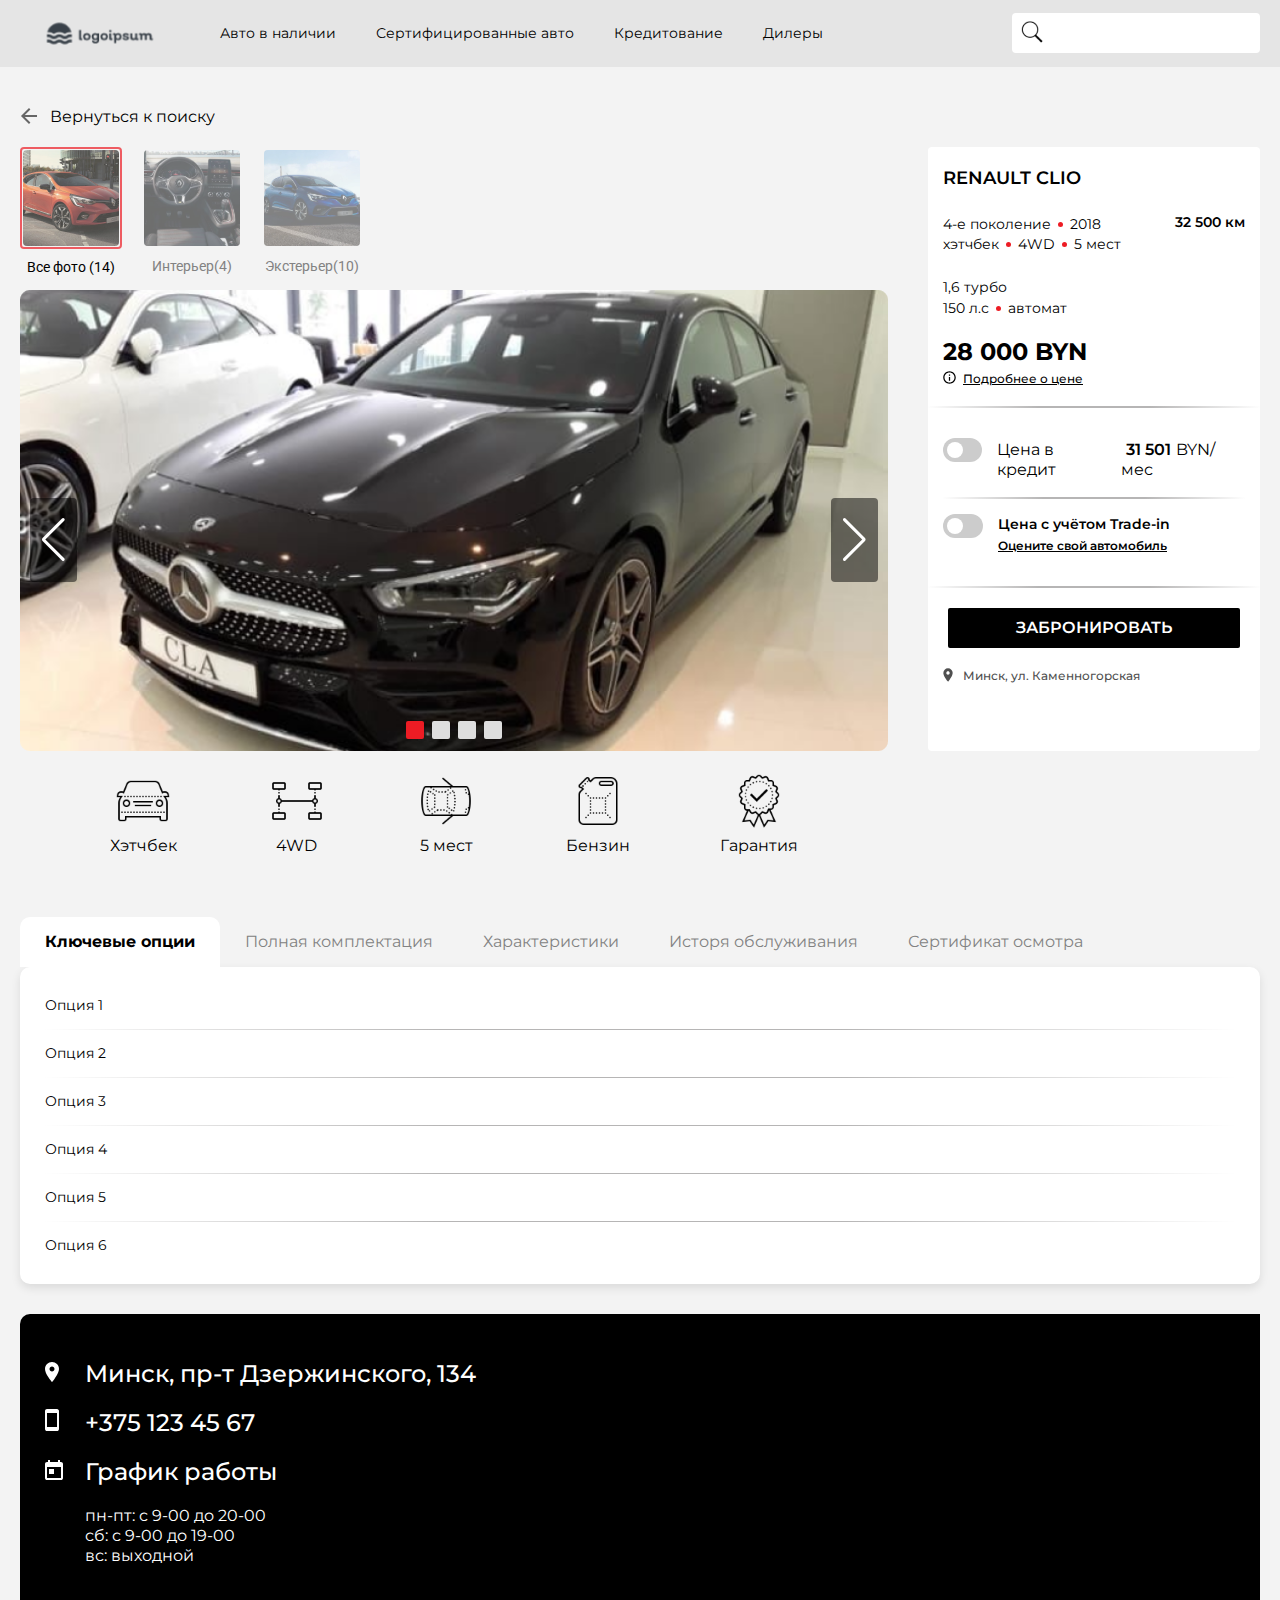
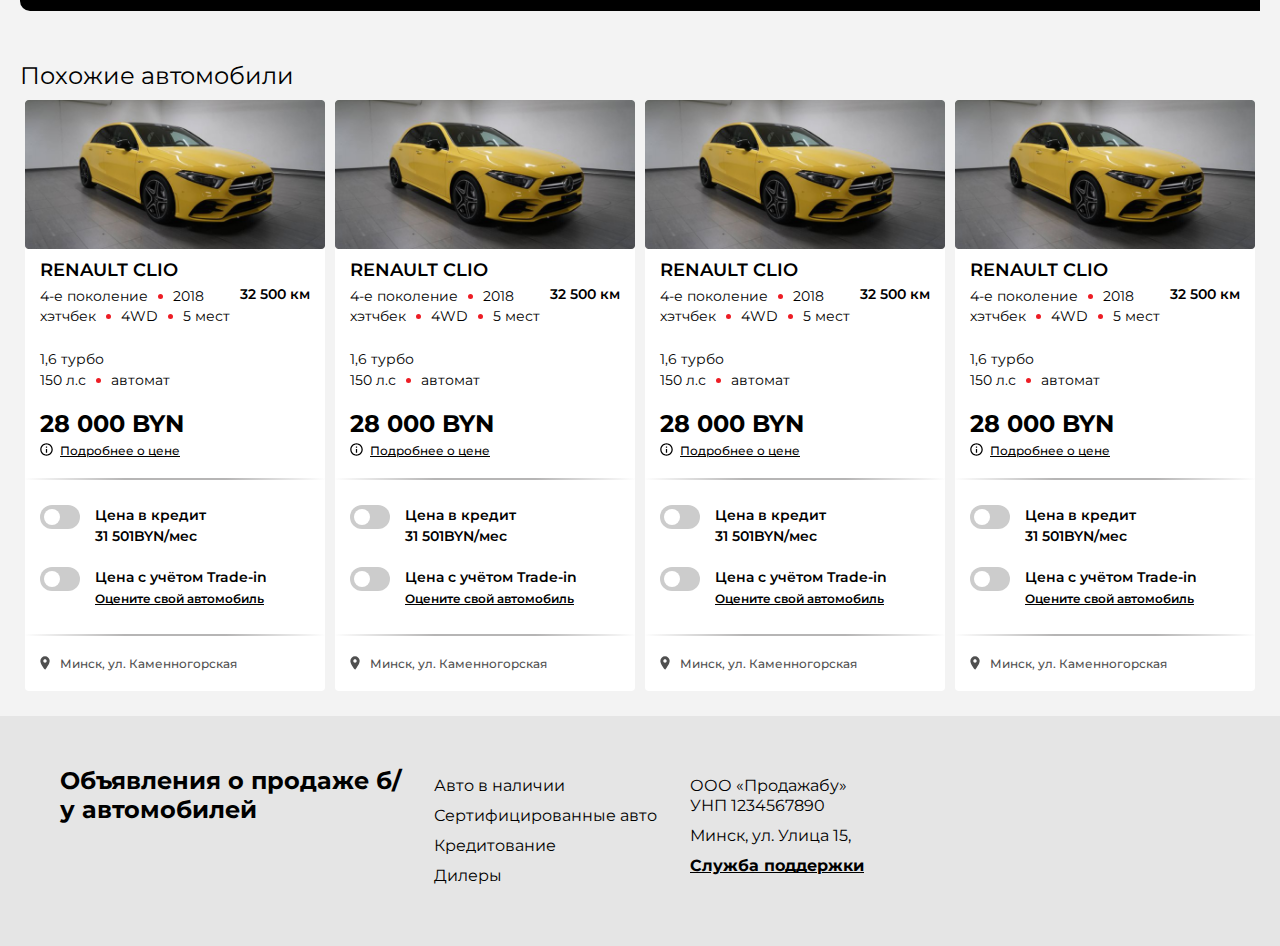
==== commit 4498bc1f: "add new features" ====
--- a/page/car-full-information/car-full-information.html
+++ b/page/car-full-information/car-full-information.html
@@ -18,343 +18,727 @@
 </head>
 
 <body>
-    <header class="header">
-        <div class="header__wrapper">
-            <div class="header__desktop">
-                <div class="header__logo">
-                    <a href="/index.html">
-                        <img src="/images/header/logo.png" alt="logo">
-                    </a>
+    <div class="car-full-information">
+        <div class="shadow-block"></div>
+        <div class="callback-form">
+            <div class="callback-form__wrapper">
+                <div class="callback-form-car-info">
+                    <div class="callback-form-car-info__wrapper">
+                        <div class="callback-form-car-info__car-name">
+                            <h3>Renault Clio</h3>
+                        </div>
+                        <div class="callback-form-car-info__car-first-price">
+                            <p><span>8 000 </span> BYN</p>
+                        </div>
+                        <div class="callback-form-car-info__features">
+                            <p>
+                                <span class="generation">4-е поколение</span>
+                                <span class="circle"></span>
+                                <span class="year">2018</span>
+                                <span class="car-body">хэтчбек</span>
+                                <span class="circle"></span>
+                                <span class="car-drive">4WD</span>
+                                <span class="circle"></span>
+                                <span class="number-of-seats">5 мест</span>
+                            </p>
+                            <p class="margint">
+                                <span class="engine-value margint">1,6 турбо</span>
+                                <span class="engine-power">150 л.с</span>
+                                <span class="circle"></span>
+                                <span class="transmission">автомат</span>
+                            </p>
+                                
+                            
+                        </div>
+                        <div class="cars-in-stock-result-car-list__location callback-form-car-info__location">
+                            <p><a href="#">Минск, ул. Каменногорская</a></p>
+                        </div>
+                        <div class="callback-form-car-info-price-info">
+                            <div class="callback-form-car-info-price-info__car-price">
+                                <div>
+                                    <p>Изначальная цена<br> автомобиля</p>
+                                    <p><span>118 000</span> BYN </p>
+                                </div>
+                                <p>Renault Clio</p>   
+                            </div>
+                            <div class="callback-form-car-info-price-info__you-car-price">
+                                <div>
+                                    <p>Цена вашего<br> автомобиля</p>
+                                    <p><span>90 000</span> BYN </p>
+                                </div>
+                                <p>Renault Arkana</p>
+                            </div>
+                            <div class="callback-form-car-info-price-info__benefits">
+                                <h4>Выгоды</h4>
+                                <div class="callback-form-car-info-price-info__benefits-for-month">
+                                    <p>Выгода в феврале</p>
+                                    <p><span>- 2 000 </span> BYN</p>
+
+                                </div>
+                                <div class="callback-form-car-info-price-info__benefits-for-trade-in">
+                                    <p>Выгода по trade-in</p>
+                                    <p><span>- 20 000 BYN </span> BYN</p>
+                                </div>
+                            
+                            </div>
+                            
+                        </div>
+                        
+                    </div>
+                    
                 </div>
-                <div class="header__nav">
-                    <nav>
-                        <ul>
-                            <li><a href="/page/filter/filter.html">Авто в наличии</a></li>
-                            <li><a href="/page/Certified-autos/certified.html">Сертифицированные авто</a></li>
-                            <li><a href="/page/Credit/credit.html">Кредитование</a></li>
-                            <li><a href="#">Дилеры</a></li>
-                        </ul>
-                    </nav>
+                <div class="callback-form-form">
+                    <div class="callback-form-form__wrapper">
+                        <h3>Зарезервировать</h3>
+                        <form >
+                            <p>Как к вам обращаться</p>
+                            <label ><input name="name" type="text"></label>
+
+                            <p>Телефон<span class="stars">*</span></p>
+                            <label ><input required name="phone" type="tel"></label>
+
+                            <p>E-mail<span class="stars">*</span></p>
+                            <label ><input required name="email" type="email"></label>
+
+                            <p>Когда вас ждать?<span class="stars">*</span></p>
+                            <label ><input required name="date" type="date"></label>
+
+                            <p>Комментарий</p>
+                            <textarea name="comment" ></textarea>
+                            <br>
+                            <button type="submit">отправить</button>
+
+                        </form>
+                    </div>
+                    
                 </div>
-                <div class="header__search">
-                    <label>
-                        <input type="search">
-                        <img src="/images/header/search.png" alt="#">
-                    </label>
-
+                
+            </div>
+            
+        </div>
+
+        <header class="header">
+            <div class="header__wrapper">
+                <div class="header__desktop">
+                    <div class="header__logo">
+                        <a href="/index.html">
+                            <img src="/images/header/logo.png" alt="logo">
+                        </a>
+                    </div>
+                    <div class="header__nav">
+                        <nav>
+                            <ul>
+                                <li><a href="/page/filter/filter.html">Авто в наличии</a></li>
+                                <li><a href="/page/Certified-autos/certified.html">Сертифицированные авто</a></li>
+                                <li><a href="/page/Credit/credit.html">Кредитование</a></li>
+                                <li><a href="#">Дилеры</a></li>
+                            </ul>
+                        </nav>
+                    </div>
+                    <div class="header__search">
+                        <label>
+                            <input type="search">
+                            <img src="/images/header/search.png" alt="#">
+                        </label>
+        
+                    </div>
+                </div>
+                <div class="header-mobile">
+                    <div class="header-mobile__img">
+                        <img src="/images/header/mobile/burger.png" alt="#">
+                    </div>
+                    <div class="header-mobile__logo">
+                        <img src="/images/header/mobile/logo.png" alt="#">
+                    </div>
+                    <div class="header-mobile__search">
+                        <img src="/images/header/mobile/search.png" alt="#">
+                    </div>
                 </div>
             </div>
-            <div class="header-mobile">
-                <div class="header-mobile__img">
-                    <img src="/images/header/mobile/burger.png" alt="#">
-                </div>
-                <div class="header-mobile__logo">
-                    <img src="/images/header/mobile/logo.png" alt="#">
-                </div>
-                <div class="header-mobile__search">
-                    <img src="/images/header/mobile/search.png" alt="#">
+        </header>
+        <main class="main main-car-full-information">
+            <div class="car-full-information">
+                <div class="car-full-information__wrapper">
+                    <div class="car-full-information__btn-back-to-search">
+                        <p>Вернуться к поиску</p>
+                    </div>
+                    <div class="car-full-information__image-and-form">
+                        <div class="car-full-information-image-block">
+                            <div class="car-full-information-image-block-header">
+                                <div class="car-full-information-image-block-header__item active">
+                                    <img src="/images/pages/car-full-information/header/01.svg" alt="#">
+                                    <p>Все фото (14)</p>
+                                </div>
+                                <div class="car-full-information-image-block-header__item">
+                                    <img src="/images/pages/car-full-information/header/02.svg" alt="#">
+                                    <p>Интерьер(4)</p>
+                                </div>
+                                <div class="car-full-information-image-block-header__item">
+                                    <img src="/images/pages/car-full-information/header/03.svg" alt="#">
+                                    <p>Экстерьер(10)</p>
+                                </div>
+        
+                            </div>
+                            <div class="car-full-information-image-block-slider">
+                                <div class="swiper-container">
+                                    <div class="swiper-wrapper">
+                                        <div class="swiper-slide">
+                                            <img src="/images/pages/car-full-information/slider/Rectangle 20.png" alt="">
+                                        </div>
+                                        <div class="swiper-slide">
+                                            <img src="/images/pages/car-full-information/slider/Rectangle 20.png" alt="">
+                                        </div>
+                                        <div class="swiper-slide">
+                                            <img src="/images/pages/car-full-information/slider/Rectangle 20.png" alt="">
+                                        </div>
+                                        <div class="swiper-slide">
+                                            <img src="/images/pages/car-full-information/slider/Rectangle 20.png" alt="">
+                                        </div>
+                                    </div>
+                                    <div class="swiper-button-prev"></div>
+                                    <div class="swiper-button-next"></div>
+                                    <div class="swiper-pagination"></div>
+                                </div>
+        
+                            </div>
+                            <div class="car-full-information-image-block-image-car-features">
+                                <div class="car-full-information-image-block-image-car-features__item">
+                                    <img src="/images/pages/car-full-information/features__item/01.svg" alt="#">
+                                    <p>Хэтчбек</p>
+                                </div>
+                                <div class="car-full-information-image-block-image-car-features__item">
+                                    <img src="/images/pages/car-full-information/features__item/02.svg" alt="#">
+                                    <p>4WD</p>
+                                </div>
+                                <div class="car-full-information-image-block-image-car-features__item">
+                                    <img src="/images/pages/car-full-information/features__item/03.svg" alt="#">
+                                    <p>5 мест</p>
+                                </div>
+                                <div class="car-full-information-image-block-image-car-features__item">
+                                    <img src="/images/pages/car-full-information/features__item/04.svg" alt="#">
+                                    <p>Бензин</p>
+                                </div>
+                                <div class="car-full-information-image-block-image-car-features__item">
+                                    <img src="/images/pages/car-full-information/features__item/05.svg" alt="#">
+                                    <p>Гарантия</p>
+                                </div>
+                            </div>
+                        </div>
+                        <div class="car-full-information-form">
+                            <div class="cars-in-stock-result-car-list__item">
+        
+                                <div class="cars-in-stock-result-car-list__car-name">
+                                    <p>Renault Clio</p>
+                                </div>
+                                <div class="cars-in-stock-result-car-list__features">
+                                    <ul>
+                                        <li>
+                                            <div>
+                                                <p>
+                                                    <span class="generation">4-е поколение</span>
+                                                    <span class="circle"></span>
+                                                    <span class="year">2018</span><br>
+                                                    <span class="car-body">хэтчбек</span>
+                                                    <span class="circle"></span>
+                                                    <span class="car-drive">4WD</span>
+                                                    <span class="circle"></span>
+                                                    <span class="number-of-seats">5 мест</span>
+                                                </p>
+                                            </div>
+                                            <div><span class="mileage">32 500 </span>км</div>
+                                        </li>
+                                        <li>
+                                            <div class="engine-value">1,6 турбо</div>
+                                            <span class="engine-power">150 л.с</span>
+                                            <span class="circle"></span>
+                                            <span class="transmission">автомат</span>
+                                        </li>
+                                        <li>
+                                            <p><span class="price-car">28 000</span> BYN</p>
+                                        </li>
+                                        <li class="about-price">
+                                            <p>Подробнее о цене</p>
+                                        </li>
+                                    </ul>
+                                </div>
+                                <div class="cars-in-stock-result-car-list__additional-prices-block">
+                                    <div class="switch-credit">
+                                        <label class="switch">
+                                            <input id="credit1" type="checkbox">
+                                            <span class="slider round"></span>
+                                        </label>
+                                        <label for="credit1">
+                                            <div>Цена в кредит</div>
+                                            <div><span>31 501</span>BYN/мес</div>
+                                        </label>
+                                    </div>
+                                    <div class="switch-appraise">
+                                        <label class="switch">
+                                            <input id="appraise1" type="checkbox">
+                                            <span class="slider round"></span>
+                                        </label>
+                                        <label for="appraise1">
+                                            <div>Цена с учётом Trade-in</div>
+                                            <div>Оцените свой автомобиль</div>
+                                        </label>
+                                    </div>
+                                </div>
+                                <div class="switch-appraise__btn-reserve">
+                                    <button class="btn-reserve">ЗАБРОНИРОВАТЬ</button>
+                                </div>
+        
+                                <div class="cars-in-stock-result-car-list__location">
+                                    <p><a href="#">Минск, ул. Каменногорская</a></p>
+                                </div>
+                            </div>
+                        </div>
+                    </div>
+                    <div class="car-full-information-image-block-image-car-features mobile">
+                        <div class="car-full-information-image-block-image-car-features__item">
+                            <img src="/images/pages/car-full-information/features__item/01.svg" alt="#">
+                            <p>Хэтчбек</p>
+                        </div>
+                        <div class="car-full-information-image-block-image-car-features__item">
+                            <img src="/images/pages/car-full-information/features__item/02.svg" alt="#">
+                            <p>4WD</p>
+                        </div>
+                        <div class="car-full-information-image-block-image-car-features__item">
+                            <img src="/images/pages/car-full-information/features__item/03.svg" alt="#">
+                            <p>5 мест</p>
+                        </div>
+                        <div class="car-full-information-image-block-image-car-features__item">
+                            <img src="/images/pages/car-full-information/features__item/04.svg" alt="#">
+                            <p>Бензин</p>
+                        </div>
+                        <div class="car-full-information-image-block-image-car-features__item">
+                            <img src="/images/pages/car-full-information/features__item/05.svg" alt="#">
+                            <p>Гарантия</p>
+                        </div>
+                    </div>
+                    <div class="features-cars-block">
+                        <div class="features-cars-block__wrapper">
+                            <div class="features-cars-block__list">
+                                <ul>
+                                    <li data-name="key-options" class="active">Ключевые опции</li>
+                                    <li data-name="fully-equipped">Полная комплектация</li>
+                                    <li data-name="features">Характеристики</li>
+                                    <li data-name="service-history">Исторя обслуживания</li>
+                                    <li data-name="certificate-of-inspection">Сертификат осмотра</li>
+                                </ul>
+                            </div>
+                            <div class="features-cars-block-content">
+                                <div class="features-cars-block-content__item">
+                                    <div class="features-cars-block-content__accord">
+                                        Ключевые опции
+                                    </div>
+                                    <ul data-name="key-options" class="features-cars-block-content__key-options">
+                                        <li>Опция 1</li>
+                                        <li>Опция 2</li>
+                                        <li>Опция 3</li>
+                                        <li>Опция 4</li>
+                                        <li>Опция 5</li>
+                                        <li>Опция 6</li>
+                                    </ul>
+                                </div>
+                                <div class="features-cars-block-content__item">
+                                    <div class="features-cars-block-content__accord">
+                                        Полная комплектация
+                                    </div>
+                                    <ul data-name="fully-equipped" class="features-cars-block-content__fully-equipped">
+                                        <li>Опция 2</li>
+                                        <li>Опция 2</li>
+                                        <li>Опция 3</li>
+                                        <li>Опция 4</li>
+                                        <li>Опция 5</li>
+                                        <li>Опция 6</li>
+                                    </ul>
+                                </div>
+                                <div class="features-cars-block-content__item">
+                                    <div class="features-cars-block-content__accord">
+                                        Характеристики
+                                    </div>
+                                    <ul data-name="features" class="features-cars-block-content__features">
+                                        <li>Опция 3</li>
+                                        <li>Опция 2</li>
+                                        <li>Опция 3</li>
+                                        <li>Опция 4</li>
+                                        <li>Опция 5</li>
+                                        <li>Опция 6</li>
+                                    </ul>
+                                </div>
+                                <div class="features-cars-block-content__item">
+                                    <div class="features-cars-block-content__accord">
+                                        Исторя обслуживания
+                                    </div>
+                                    <ul data-name="service-history" class="features-cars-block-content__service-history">
+                                        <li>Опция 4</li>
+                                        <li>Опция 2</li>
+                                        <li>Опция 3</li>
+                                        <li>Опция 4</li>
+                                        <li>Опция 5</li>
+                                        <li>Опция 6</li>
+                                    </ul>
+                                </div>
+                                <div class="features-cars-block-content__item">
+                                    <div class="features-cars-block-content__accord">
+                                        Сертификат осмотра
+                                    </div>
+                                    <ul data-name="certificate-of-inspection"
+                                        class="features-cars-block-content__certificate-of-inspection">
+                                        <li>Опция 5</li>
+                                        <li>Опция 2</li>
+                                        <li>Опция 3</li>
+                                        <li>Опция 4</li>
+                                        <li>Опция 5</li>
+                                        <li>Опция 6</li>
+                                    </ul>
+                                </div>
+        
+                            </div>
+        
+                        </div>
+        
+                    </div>
+                    <div class="dealer-location">
+                        <div class="dealer-location__info">
+                            <ul>
+                                <li>Минск, пр-т Дзержинского, 134</li>
+                                <li><a href="tel:+3751234567">+375 123 45 67</a></li>
+                                <li>График работы</li>
+                                <li>пн-пт: <span>с 9-00 до 20-00</span><br>
+                                    сб: <span>с 9-00 до 19-00</span> <br>
+                                    вс: <span>выходной</span> </li>
+                            </ul>
+                        </div>
+                        <div class="dealer-location__map">
+        
+                        </div>
+        
+        
+                    </div>
+        
+                    <div class="similar-cars">
+                        <div class="similar-cars__title">
+                            <h6>Похожие автомобили</h6>
+                        </div>
+        
+                        <div class="certified-special-offer-list">
+                            <div class="certified-special-offer-list__item">
+                                <div class="certified-special-offer-list__img">
+                                    <img src="/images/pages/certified-autos/certified-special-offer/car.png" alt="#">
+                                </div>
+                                <div class="certified-special-offer-list__car-name">
+                                    <p>Renault Clio</p>
+                                </div>
+                                <div class="certified-special-offer-list__features">
+                                    <ul>
+                                        <li>
+                                            <div>
+                                                <p>
+                                                    <span class="generation">4-е поколение</span>
+                                                    <span class="circle"></span>
+                                                    <span class="year">2018</span><br>
+                                                    <span class="car-body">хэтчбек</span>
+                                                    <span class="circle"></span>
+                                                    <span class="car-drive">4WD</span>
+                                                    <span class="circle"></span>
+                                                    <span class="number-of-seats">5 мест</span>
+                                                </p>
+                                            </div>
+                                            <div><span class="mileage">32 500 </span>км</div>
+                                        </li>
+                                        <li>
+                                            <div class="engine-value">1,6 турбо</div>
+                                            <span class="engine-power">150 л.с</span>
+                                            <span class="circle"></span>
+                                            <span class="transmission">автомат</span>
+                                        </li>
+                                        <li>
+                                            <p><span class="price-car">28 000</span> BYN</p>
+                                        </li>
+                                        <li class="about-price">
+                                            <p>Подробнее о цене</p>
+                                        </li>
+                                    </ul>
+                                </div>
+                                <div class="certified-special-offer-list__additional-prices-block">
+                                    <div class="switch-credit">
+                                        <label class="switch">
+                                            <input id="credit" type="checkbox">
+                                            <span class="slider round"></span>
+                                        </label>
+                                        <label for="credit">
+                                            <div>Цена в кредит</div>
+                                            <div><span>31 501</span>BYN/мес</div>
+                                        </label>
+                                    </div>
+                                    <div class="switch-appraise">
+                                        <label class="switch">
+                                            <input id="appraise" type="checkbox">
+                                            <span class="slider round"></span>
+                                        </label>
+                                        <label for="appraise">
+                                            <div>Цена с учётом Trade-in</div>
+                                            <div>Оцените свой автомобиль</div>
+                                        </label>
+                                    </div>
+                                </div>
+                                <div class="certified-special-offer-list__location">
+                                    <p><a href="#">Минск, ул. Каменногорская</a></p>
+                                </div>
+                            </div>
+                            <div class="certified-special-offer-list__item">
+                                <div class="certified-special-offer-list__img">
+                                    <img src="/images/pages/certified-autos/certified-special-offer/car.png" alt="#">
+                                </div>
+                                <div class="certified-special-offer-list__car-name">
+                                    <p>Renault Clio</p>
+                                </div>
+                                <div class="certified-special-offer-list__features">
+                                    <ul>
+                                        <li>
+                                            <div>
+                                                <p>
+                                                    <span class="generation">4-е поколение</span>
+                                                    <span class="circle"></span>
+                                                    <span class="year">2018</span><br>
+                                                    <span class="car-body">хэтчбек</span>
+                                                    <span class="circle"></span>
+                                                    <span class="car-drive">4WD</span>
+                                                    <span class="circle"></span>
+                                                    <span class="number-of-seats">5 мест</span>
+                                                </p>
+                                            </div>
+                                            <div><span class="mileage">32 500 </span>км</div>
+                                        </li>
+                                        <li>
+                                            <div class="engine-value">1,6 турбо</div>
+                                            <span class="engine-power">150 л.с</span>
+                                            <span class="circle"></span>
+                                            <span class="transmission">автомат</span>
+                                        </li>
+                                        <li>
+                                            <p><span class="price-car">28 000</span> BYN</p>
+                                        </li>
+                                        <li class="about-price">
+                                            <p>Подробнее о цене</p>
+                                        </li>
+                                    </ul>
+                                </div>
+                                <div class="certified-special-offer-list__additional-prices-block">
+                                    <div class="switch-credit">
+                                        <label class="switch">
+                                            <input id="credit1" type="checkbox">
+                                            <span class="slider round"></span>
+                                        </label>
+                                        <label for="credit1">
+                                            <div>Цена в кредит</div>
+                                            <div><span>31 501</span>BYN/мес</div>
+                                        </label>
+                                    </div>
+                                    <div class="switch-appraise">
+                                        <label class="switch">
+                                            <input id="appraise1" type="checkbox">
+                                            <span class="slider round"></span>
+                                        </label>
+                                        <label for="appraise1">
+                                            <div>Цена с учётом Trade-in</div>
+                                            <div>Оцените свой автомобиль</div>
+                                        </label>
+                                    </div>
+                                </div>
+                                <div class="certified-special-offer-list__location">
+                                    <p><a href="#">Минск, ул. Каменногорская</a></p>
+                                </div>
+                            </div>
+                            <div class="certified-special-offer-list__item">
+                                <div class="certified-special-offer-list__img">
+                                    <img src="/images/pages/certified-autos/certified-special-offer/car.png" alt="#">
+                                </div>
+                                <div class="certified-special-offer-list__car-name">
+                                    <p>Renault Clio</p>
+                                </div>
+                                <div class="certified-special-offer-list__features">
+                                    <ul>
+                                        <li>
+                                            <div>
+                                                <p>
+                                                    <span class="generation">4-е поколение</span>
+                                                    <span class="circle"></span>
+                                                    <span class="year">2018</span><br>
+                                                    <span class="car-body">хэтчбек</span>
+                                                    <span class="circle"></span>
+                                                    <span class="car-drive">4WD</span>
+                                                    <span class="circle"></span>
+                                                    <span class="number-of-seats">5 мест</span>
+                                                </p>
+                                            </div>
+                                            <div><span class="mileage">32 500 </span>км</div>
+                                        </li>
+                                        <li>
+                                            <div class="engine-value">1,6 турбо</div>
+                                            <span class="engine-power">150 л.с</span>
+                                            <span class="circle"></span>
+                                            <span class="transmission">автомат</span>
+                                        </li>
+                                        <li>
+                                            <p><span class="price-car">28 000</span> BYN</p>
+                                        </li>
+                                        <li class="about-price">
+                                            <p>Подробнее о цене</p>
+                                        </li>
+                                    </ul>
+                                </div>
+                                <div class="certified-special-offer-list__additional-prices-block">
+                                    <div class="switch-credit">
+                                        <label class="switch">
+                                            <input id="credit2" type="checkbox">
+                                            <span class="slider round"></span>
+                                        </label>
+                                        <label for="credit2">
+                                            <div>Цена в кредит</div>
+                                            <div><span>31 501</span>BYN/мес</div>
+                                        </label>
+                                    </div>
+                                    <div class="switch-appraise">
+                                        <label class="switch">
+                                            <input id="appraise2" type="checkbox">
+                                            <span class="slider round"></span>
+                                        </label>
+                                        <label for="appraise2">
+                                            <div>Цена с учётом Trade-in</div>
+                                            <div>Оцените свой автомобиль</div>
+                                        </label>
+                                    </div>
+                                </div>
+                                <div class="certified-special-offer-list__location">
+                                    <p><a href="#">Минск, ул. Каменногорская</a></p>
+                                </div>
+                            </div>
+                            <div class="certified-special-offer-list__item">
+                                <div class="certified-special-offer-list__img">
+                                    <img src="/images/pages/certified-autos/certified-special-offer/car.png" alt="#">
+                                </div>
+                                <div class="certified-special-offer-list__car-name">
+                                    <p>Renault Clio</p>
+                                </div>
+                                <div class="certified-special-offer-list__features">
+                                    <ul>
+                                        <li>
+                                            <div>
+                                                <p>
+                                                    <span class="generation">4-е поколение</span>
+                                                    <span class="circle"></span>
+                                                    <span class="year">2018</span><br>
+                                                    <span class="car-body">хэтчбек</span>
+                                                    <span class="circle"></span>
+                                                    <span class="car-drive">4WD</span>
+                                                    <span class="circle"></span>
+                                                    <span class="number-of-seats">5 мест</span>
+                                                </p>
+                                            </div>
+                                            <div><span class="mileage">32 500 </span>км</div>
+                                        </li>
+                                        <li>
+                                            <div class="engine-value">1,6 турбо</div>
+                                            <span class="engine-power">150 л.с</span>
+                                            <span class="circle"></span>
+                                            <span class="transmission">автомат</span>
+                                        </li>
+                                        <li>
+                                            <p><span class="price-car">28 000</span> BYN</p>
+                                        </li>
+                                        <li class="about-price">
+                                            <p>Подробнее о цене</p>
+                                        </li>
+                                    </ul>
+                                </div>
+                                <div class="certified-special-offer-list__additional-prices-block">
+                                    <div class="switch-credit">
+                                        <label class="switch">
+                                            <input id="credit3" type="checkbox">
+                                            <span class="slider round"></span>
+                                        </label>
+                                        <label for="credit3">
+                                            <div>Цена в кредит</div>
+                                            <div><span>31 501</span>BYN/мес</div>
+                                        </label>
+                                    </div>
+                                    <div class="switch-appraise">
+                                        <label class="switch">
+                                            <input id="appraise3" type="checkbox">
+                                            <span class="slider round"></span>
+                                        </label>
+                                        <label for="appraise3">
+                                            <div>Цена с учётом Trade-in</div>
+                                            <div>Оцените свой автомобиль</div>
+                                        </label>
+                                    </div>
+                                </div>
+                                <div class="certified-special-offer-list__location">
+                                    <p><a href="#">Минск, ул. Каменногорская</a></p>
+                                </div>
+                            </div>
+                        </div>
+                    </div>
+        
                 </div>
             </div>
-        </div>
-    </header>
-    <main class="main main-car-full-information">
-        <div class="car-full-information">
-            <div class="car-full-information__wrapper">
-                <div class="car-full-information__btn-back-to-search">
-                    <p>Вернуться к поиску</p>
+        </main>
+        <footer class="footer">
+            <div class="footer__wrapper">
+                <div class="footer-desktop">
+                    <div class="footer-desktop__title">
+                        <a href="#">
+                            <h4>Объявления о продаже б/у автомобилей</h4>
+                        </a>
+                    </div>
+                    <div class="footer-desktop__nav">
+                        <nav>
+                            <ul>
+                                <li><a href="#">Авто в наличии</a></li>
+                                <li><a href="#">Сертифицированные авто</a></li>
+                                <li><a href="#">Кредитование</a></li>
+                                <li><a href="#">Дилеры</a></li>
+                            </ul>
+                        </nav>
+                    </div>
+                    <div class="footer-desktop__info">
+                        <ul>
+                            <li>ООО «Продажабу»<br /> УНП 1234567890</li>
+                            <li>Минск, ул. Улица 15,</li>
+                            <li>
+                                <a href="#">Служба поддержки</a>
+                            </li>
+                        </ul>
+                    </div>
                 </div>
-                <div class="car-full-information__image-and-form">
-                    <div class="car-full-information-image-block">
-                        <div class="car-full-information-image-block-header">
-                            <div class="car-full-information-image-block-header__item active">
-                                <img src="/images/pages/car-full-information/header/01.svg" alt="#">
-                                <p>Все фото (14)</p>
-                            </div>
-                            <div class="car-full-information-image-block-header__item">
-                                <img src="/images/pages/car-full-information/header/02.svg" alt="#">
-                                <p>Интерьер(4)</p>
-                            </div>
-                            <div class="car-full-information-image-block-header__item">
-                                <img src="/images/pages/car-full-information/header/03.svg" alt="#">
-                                <p>Экстерьер(10)</p>
-                            </div>
-
-                        </div>
-                        <div class="car-full-information-image-block-slider">
-                            <div class="swiper-container">
-                                <div class="swiper-wrapper">
-                                    <div class="swiper-slide">
-                                        <img src="/images/pages/car-full-information/slider/Rectangle 20.png" alt="">
-                                    </div>
-                                    <div class="swiper-slide">
-                                        <img src="/images/pages/car-full-information/slider/Rectangle 20.png" alt="">
-                                    </div>
-                                    <div class="swiper-slide">
-                                        <img src="/images/pages/car-full-information/slider/Rectangle 20.png" alt="">
-                                    </div>
-                                    <div class="swiper-slide">
-                                        <img src="/images/pages/car-full-information/slider/Rectangle 20.png" alt="">
-                                    </div>
-                                </div>
-                                <div class="swiper-button-prev"></div>
-                                <div class="swiper-button-next"></div>
-                                <div class="swiper-pagination"></div>
-                            </div>
-
-                        </div>
-                        <div class="car-full-information-image-block-image-car-features">
-                            <div class="car-full-information-image-block-image-car-features__item">
-                                <img src="/images/pages/car-full-information/features__item/01.svg" alt="#">
-                                <p>Хэтчбек</p>
-                            </div>
-                            <div class="car-full-information-image-block-image-car-features__item">
-                                <img src="/images/pages/car-full-information/features__item/02.svg" alt="#">
-                                <p>4WD</p>
-                            </div>
-                            <div class="car-full-information-image-block-image-car-features__item">
-                                <img src="/images/pages/car-full-information/features__item/03.svg" alt="#">
-                                <p>5 мест</p>
-                            </div>
-                            <div class="car-full-information-image-block-image-car-features__item">
-                                <img src="/images/pages/car-full-information/features__item/04.svg" alt="#">
-                                <p>Бензин</p>
-                            </div>
-                            <div class="car-full-information-image-block-image-car-features__item">
-                                <img src="/images/pages/car-full-information/features__item/05.svg" alt="#">
-                                <p>Гарантия</p>
-                            </div>
-                        </div>
-                    </div>
-                    <div class="car-full-information-form">
-                        <div class="cars-in-stock-result-car-list__item">
-
-                            <div class="cars-in-stock-result-car-list__car-name">
-                                <p>Renault Clio</p>
-                            </div>
-                            <div class="cars-in-stock-result-car-list__features">
-                                <ul>
-                                    <li>
-                                        <div>
-                                            <p>
-                                                <span class="generation">4-е поколение</span>
-                                                <span class="circle"></span>
-                                                <span class="year">2018</span><br>
-                                                <span class="car-body">хэтчбек</span>
-                                                <span class="circle"></span>
-                                                <span class="car-drive">4WD</span>
-                                                <span class="circle"></span>
-                                                <span class="number-of-seats">5 мест</span>
-                                            </p>
-                                        </div>
-                                        <div><span class="mileage">32 500 </span>км</div>
-                                    </li>
-                                    <li>
-                                        <div class="engine-value">1,6 турбо</div>
-                                        <span class="engine-power">150 л.с</span>
-                                        <span class="circle"></span>
-                                        <span class="transmission">автомат</span>
-                                    </li>
-                                    <li>
-                                        <p><span class="price-car">28 000</span> BYN</p>
-                                    </li>
-                                    <li class="about-price">
-                                        <p>Подробнее о цене</p>
-                                    </li>
-                                </ul>
-                            </div>
-                            <div class="cars-in-stock-result-car-list__additional-prices-block">
-                                <div class="switch-credit">
-                                    <label class="switch">
-                                        <input id="credit1" type="checkbox">
-                                        <span class="slider round"></span>
-                                    </label>
-                                    <label for="credit1">
-                                        <div>Цена в кредит</div>
-                                        <div><span>31 501</span>BYN/мес</div>
-                                    </label>
-                                </div>
-                                <div class="switch-appraise">
-                                    <label class="switch">
-                                        <input id="appraise1" type="checkbox">
-                                        <span class="slider round"></span>
-                                    </label>
-                                    <label for="appraise1">
-                                        <div>Цена с учётом Trade-in</div>
-                                        <div>Оцените свой автомобиль</div>
-                                    </label>
-                                </div>
-                            </div>
-                            <div class="switch-appraise__btn-reserve">
-                                <button class="btn-reserve">ЗАБРОНИРОВАТЬ</button>
-                            </div>
-
-                            <div class="cars-in-stock-result-car-list__location">
-                                <p><a href="#">Минск, ул. Каменногорская</a></p>
-                            </div>
-                        </div>
-                    </div>
-                </div>
-                <div class="car-full-information-image-block-image-car-features mobile">
-                    <div class="car-full-information-image-block-image-car-features__item">
-                        <img src="/images/pages/car-full-information/features__item/01.svg" alt="#">
-                        <p>Хэтчбек</p>
-                    </div>
-                    <div class="car-full-information-image-block-image-car-features__item">
-                        <img src="/images/pages/car-full-information/features__item/02.svg" alt="#">
-                        <p>4WD</p>
-                    </div>
-                    <div class="car-full-information-image-block-image-car-features__item">
-                        <img src="/images/pages/car-full-information/features__item/03.svg" alt="#">
-                        <p>5 мест</p>
-                    </div>
-                    <div class="car-full-information-image-block-image-car-features__item">
-                        <img src="/images/pages/car-full-information/features__item/04.svg" alt="#">
-                        <p>Бензин</p>
-                    </div>
-                    <div class="car-full-information-image-block-image-car-features__item">
-                        <img src="/images/pages/car-full-information/features__item/05.svg" alt="#">
-                        <p>Гарантия</p>
-                    </div>
-                </div>
-                <div class="features-cars-block">
-                    <div class="features-cars-block__wrapper">
-                        <div class="features-cars-block__list">
+                <div class="footer-mobile">
+        
+                    <div class="footer-mobile__nav">
+                        <nav>
                             <ul>
-                                <li data-name="key-options"  class="active">Ключевые опции</li>
-                                <li data-name="fully-equipped" >Полная комплектация</li>
-                                <li data-name="features" >Характеристики</li>
-                                <li data-name="service-history" >Исторя обслуживания</li>
-                                <li data-name="certificate-of-inspection" >Сертификат осмотра</li>
+                                <li><a href="#">Авто в наличии</a></li>
+                                <li><a href="#">Сертифицированные авто</a></li>
+                                <li><a href="#">Кредитование</a></li>
+                                <li><a href="#">Дилеры</a></li>
                             </ul>
-                        </div>
-                        <div class="features-cars-block-content">
-                            <div class="features-cars-block-content__item">
-                                <div class="features-cars-block-content__accord">
-                                    Ключевые опции
-                                </div>
-                                <ul data-name="key-options" class="features-cars-block-content__key-options">
-                                    <li>Опция 1</li>
-                                    <li>Опция 2</li>
-                                    <li>Опция 3</li>
-                                    <li>Опция 4</li>
-                                    <li>Опция 5</li>
-                                    <li>Опция 6</li>
-                                </ul>
-                            </div>
-                            <div class="features-cars-block-content__item">
-                                <div class="features-cars-block-content__accord">
-                                    Полная комплектация
-                                </div>
-                                <ul data-name="fully-equipped" class="features-cars-block-content__fully-equipped">
-                                    <li>Опция 2</li>
-                                    <li>Опция 2</li>
-                                    <li>Опция 3</li>
-                                    <li>Опция 4</li>
-                                    <li>Опция 5</li>
-                                    <li>Опция 6</li>
-                                </ul>
-                            </div>
-                            <div class="features-cars-block-content__item">
-                                <div class="features-cars-block-content__accord">
-                                    Характеристики
-                                </div>
-                                <ul data-name="features" class="features-cars-block-content__features">
-                                    <li>Опция 3</li>
-                                    <li>Опция 2</li>
-                                    <li>Опция 3</li>
-                                    <li>Опция 4</li>
-                                    <li>Опция 5</li>
-                                    <li>Опция 6</li>
-                                </ul>
-                            </div>
-                            <div class="features-cars-block-content__item">
-                                <div class="features-cars-block-content__accord">
-                                    Исторя обслуживания
-                                </div>
-                                <ul data-name="service-history" class="features-cars-block-content__service-history">
-                                    <li>Опция 4</li>
-                                    <li>Опция 2</li>
-                                    <li>Опция 3</li>
-                                    <li>Опция 4</li>
-                                    <li>Опция 5</li>
-                                    <li>Опция 6</li>
-                                </ul>
-                            </div>
-                            <div class="features-cars-block-content__item">
-                                <div class="features-cars-block-content__accord">
-                                    Сертификат осмотра
-                                </div>
-                                <ul data-name="certificate-of-inspection" class="features-cars-block-content__certificate-of-inspection">
-                                    <li>Опция 5</li>
-                                    <li>Опция 2</li>
-                                    <li>Опция 3</li>
-                                    <li>Опция 4</li>
-                                    <li>Опция 5</li>
-                                    <li>Опция 6</li>
-                                </ul>
-                            </div>
-
-                        </div>
-
-                    </div>
-
-                </div>
-
-            </div>
-        </div>
-    </main>
-    <footer class="footer">
-        <div class="footer__wrapper">
-            <div class="footer-desktop">
-                <div class="footer-desktop__title">
-                    <a href="#">
-                        <h4>Объявления о продаже б/у автомобилей</h4>
-                    </a>
-                </div>
-                <div class="footer-desktop__nav">
-                    <nav>
+                        </nav>
+                    </div>
+                    <div class="footer-mobile__info">
                         <ul>
-                            <li><a href="#">Авто в наличии</a></li>
-                            <li><a href="#">Сертифицированные авто</a></li>
-                            <li><a href="#">Кредитование</a></li>
-                            <li><a href="#">Дилеры</a></li>
+                            <li>ООО «Продажабу»<br /> УНП 1234567890</li>
+                            <li>Минск, ул. Улица 15,</li>
+                            <li>
+                                <a href="#">Служба поддержки</a>
+                            </li>
                         </ul>
-                    </nav>
-                </div>
-                <div class="footer-desktop__info">
-                    <ul>
-                        <li>ООО «Продажабу»<br /> УНП 1234567890</li>
-                        <li>Минск, ул. Улица 15,</li>
-                        <li>
-                            <a href="#">Служба поддержки</a>
-                        </li>
-                    </ul>
+                    </div>
                 </div>
             </div>
-            <div class="footer-mobile">
-
-                <div class="footer-mobile__nav">
-                    <nav>
-                        <ul>
-                            <li><a href="#">Авто в наличии</a></li>
-                            <li><a href="#">Сертифицированные авто</a></li>
-                            <li><a href="#">Кредитование</a></li>
-                            <li><a href="#">Дилеры</a></li>
-                        </ul>
-                    </nav>
-                </div>
-                <div class="footer-mobile__info">
-                    <ul>
-                        <li>ООО «Продажабу»<br /> УНП 1234567890</li>
-                        <li>Минск, ул. Улица 15,</li>
-                        <li>
-                            <a href="#">Служба поддержки</a>
-                        </li>
-                    </ul>
-                </div>
-            </div>
-        </div>
-    </footer>
+        </footer>
+    </div>
+  
     <script src="/scripts/slider/swiper-bundle.min.js"></script>
     <script src="/scripts/car-full-information.js/car-full-information.js"></script>
 
--- a/css/main.css
+++ b/css/main.css
@@ -1864,6 +1864,627 @@
 }
 
 /* ---------car-full-information----- */
+.car-full-information {
+  position: relative;
+}
+
+.car-full-information__btn-back-to-search {
+  padding: 20px 0;
+}
+
+.car-full-information__btn-back-to-search p {
+  cursor: pointer;
+  padding-left: 30px;
+  position: relative;
+  font-family: Montserrat;
+  font-style: normal;
+  font-weight: normal;
+  font-size: 16px;
+  line-height: 20px;
+  color: #000000;
+}
+
+.car-full-information__btn-back-to-search p::before {
+  position: absolute;
+  content: url("/images/pages/car-full-information/arrow_back.svg");
+  width: 20px;
+  height: 20px;
+  top: 0;
+  left: 0;
+}
+
+.car-full-information__image-and-form {
+  display: flex;
+  width: 100%;
+  box-sizing: border-box;
+}
+
+.car-full-information-image-block {
+  flex-basis: 50%;
+  box-sizing: border-box;
+  width: 70%;
+}
+
+.car-full-information-image-block-header {
+  margin-bottom: 15px;
+  display: flex;
+}
+
+.car-full-information-image-block-header__item {
+  cursor: pointer;
+  display: flex;
+  flex-direction: column;
+  justify-content: center;
+  align-items: center;
+  margin: 0 10px;
+}
+
+.car-full-information-image-block-header__item:first-child {
+  margin-left: 0;
+}
+
+.car-full-information-image-block-header__item img {
+  padding: 2px;
+  opacity: 0.7;
+  margin-bottom: 10px;
+}
+
+.car-full-information-image-block-header__item p {
+  font-family: Roboto;
+  font-style: normal;
+  font-weight: normal;
+  font-size: 14px;
+  line-height: 16px;
+  /* Gray 3 */
+  color: #828282;
+}
+
+.car-full-information-image-block-header__item.active img {
+  border: 2px solid #ed1c24;
+  box-sizing: border-box;
+  border-radius: 4px;
+  padding: 1px;
+}
+
+.car-full-information-image-block-header__item.active p {
+  font-family: Roboto;
+  font-style: normal;
+  font-weight: normal;
+  font-size: 14px;
+  line-height: 16px;
+  color: #000000;
+}
+
+.car-full-information-image-block-image-car-features {
+  margin-top: 20px;
+  margin-bottom: 30px;
+  display: flex;
+  justify-content: space-evenly;
+}
+
+.car-full-information-image-block-image-car-features__item {
+  display: grid;
+  align-items: center;
+  justify-content: center;
+}
+
+.car-full-information-image-block-image-car-features__item img {
+  margin: 0 auto 5px;
+  max-width: 60px;
+  width: 100%;
+}
+
+.car-full-information-image-block-image-car-features__item p {
+  font-family: Montserrat;
+  font-style: normal;
+  font-weight: normal;
+  font-size: 16px;
+  line-height: 20px;
+  text-align: center;
+  color: #000000;
+}
+
+.car-full-information-form {
+  margin-left: 40px;
+  width: 100%;
+  min-width: 300px;
+}
+
+.main-car-full-information .cars-in-stock-result-car-list__item {
+  height: calc(100% - 135px);
+}
+
+.main-car-full-information .cars-in-stock-result-car-list__car-name {
+  padding-top: 20px;
+  margin-bottom: 20px;
+}
+
+.main-car-full-information .cars-in-stock-result-car-list__additional-prices-block .switch-appraise {
+  border-left: none;
+  border-right: none;
+  border-top: 2px solid;
+  border-image: linear-gradient(to right, #fff, #b6b5b5, #b6b5b5, #fff) 47% 0%;
+  border-image-slice: 1;
+}
+
+.main-car-full-information .cars-in-stock-result-car-list__additional-prices-block .switch-credit,
+.main-car-full-information .cars-in-stock-result-car-list__additional-prices-block .switch-appraise {
+  padding: 15px 0;
+}
+
+.main-car-full-information .cars-in-stock-result-car-list__additional-prices-block .switch-credit label:last-child {
+  display: flex;
+}
+
+.main-car-full-information .cars-in-stock-result-car-list__additional-prices-block .switch-credit label div {
+  font-family: Montserrat;
+  font-style: normal;
+  font-weight: normal;
+  font-size: 16px;
+  line-height: 20px;
+  /* identical to box height */
+  color: #000000;
+}
+
+.main-car-full-information .cars-in-stock-result-car-list__additional-prices-block .switch-credit label div:last-child {
+  margin-left: 5px;
+}
+
+.main-car-full-information .cars-in-stock-result-car-list__additional-prices-block .switch-credit label div:last-child span {
+  padding: 0px 5px;
+  font-size: 16px;
+}
+
+.main-car-full-information .cars-in-stock-result-car-list__location {
+  padding-bottom: 50px;
+}
+
+.switch-appraise__btn-reserve {
+  padding: 0 20px;
+}
+
+.btn-reserve {
+  background: #000000;
+  border-radius: 2px;
+  font-family: Montserrat;
+  font-style: normal;
+  font-weight: 600;
+  font-size: 16px;
+  line-height: 20px;
+  color: #ffffff;
+  text-align: center;
+  width: 100%;
+  padding: 10px;
+  margin-bottom: 20px;
+}
+
+.similar-cars {
+  margin-top: 50px;
+}
+
+.similar-cars__title {
+  font-family: Montserrat;
+  font-style: normal;
+  font-weight: 600;
+  font-size: 24px;
+  line-height: 29px;
+  color: #000000;
+  margin-bottom: 5px;
+}
+
+.similar-cars .certified-special-offer-list {
+  justify-content: space-between;
+}
+
+.similar-cars .certified-special-offer-list__item {
+  margin: 5px;
+  max-width: 355px;
+}
+
+.dealer-location {
+  margin: 30px 0;
+  background: #000000;
+  border-radius: 10px 0px 0px 10px;
+  display: flex;
+}
+
+.dealer-location__info {
+  padding: 25px;
+  flex-basis: 70%;
+}
+
+.dealer-location__info ul li,
+.dealer-location__info ul a {
+  font-family: Montserrat;
+  font-style: normal;
+  font-weight: 500;
+  font-size: 24px;
+  line-height: 29px;
+  color: #ffffff;
+}
+
+.dealer-location__info ul li {
+  margin: 20px 0;
+  position: relative;
+  padding-left: 40px;
+}
+
+.dealer-location__info ul li::before {
+  position: absolute;
+  left: 0;
+  top: 0;
+  content: url("/images/pages/car-full-information/dealer-location/loc.svg");
+}
+
+.dealer-location__info ul li:nth-child(2) a:hover {
+  color: #ed1c24;
+}
+
+.dealer-location__info ul li:nth-child(2)::before {
+  content: url("/images/pages/car-full-information/dealer-location/phone.svg");
+}
+
+.dealer-location__info ul li:nth-child(3)::before {
+  content: url("/images/pages/car-full-information/dealer-location/today.svg");
+}
+
+.dealer-location__info ul li:last-child {
+  font-family: Montserrat;
+  font-style: normal;
+  font-weight: normal;
+  font-size: 16px;
+  line-height: 20px;
+  color: #ffffff;
+}
+
+.dealer-location__info ul li:last-child::before {
+  display: none;
+}
+
+.dealer-location__map {
+  flex-basis: 30%;
+}
+
+/* -----------slider----- */
+.swiper-slider {
+  max-width: 453px;
+}
+
+.swiper-slide img {
+  width: 100%;
+}
+
+.swiper-button-next,
+.swiper-button-prev {
+  color: #fff;
+  background: rgba(0, 0, 0, 0.5);
+  border-radius: 4px;
+  padding: 20px 10px;
+}
+
+.swiper-pagination .swiper-pagination-bullet {
+  border-radius: 0;
+  background: #dedede;
+  box-shadow: 0px 4px 4px rgba(0, 0, 0, 0.1);
+  border-radius: 2px;
+  padding: 5px;
+  opacity: 1;
+}
+
+.swiper-pagination .swiper-pagination-bullet-active {
+  background: #ed1c24;
+  box-shadow: 0px 4px 4px rgba(0, 0, 0, 0.1);
+  border-radius: 2px;
+}
+
+.features-cars-block {
+  margin-top: 31px;
+}
+
+.features-cars-block__list ul {
+  display: flex;
+  align-items: center;
+}
+
+.features-cars-block__list ul li {
+  padding: 15px 25px;
+  font-family: Montserrat;
+  font-style: normal;
+  font-weight: normal;
+  font-size: 16px;
+  line-height: 20px;
+  text-align: center;
+  color: #828282;
+  border-radius: 10px 10px 0 0;
+  cursor: pointer;
+}
+
+.features-cars-block__list ul li:hover {
+  color: #000;
+  text-decoration: underline;
+}
+
+.features-cars-block__list ul li.active {
+  font-family: Montserrat;
+  font-style: normal;
+  font-weight: bold;
+  font-size: 16px;
+  line-height: 20px;
+  text-align: center;
+  color: #000000;
+  background: #ffffff;
+  border-radius: 10px 10px 0 0;
+}
+
+.features-cars-block-content {
+  background: #ffffff;
+  box-shadow: 0px 4px 10px rgba(0, 0, 0, 0.1);
+  border-radius: 10px;
+}
+
+.features-cars-block-content__key-options, .features-cars-block-content__fully-equipped, .features-cars-block-content__features, .features-cars-block-content__service-history, .features-cars-block-content__certificate-of-inspection {
+  padding: 15px 25px;
+}
+
+.features-cars-block-content__key-options li, .features-cars-block-content__fully-equipped li, .features-cars-block-content__features li, .features-cars-block-content__service-history li, .features-cars-block-content__certificate-of-inspection li {
+  font-family: Montserrat;
+  font-style: normal;
+  font-weight: normal;
+  font-size: 14px;
+  line-height: 17px;
+  color: #000000;
+  padding: 15px 0;
+  border-left: none;
+  border-right: none;
+  border-bottom: 1px solid;
+  border-image: linear-gradient(to right, #fff, #b6b5b5, #b6b5b5, #fff) 47% 0%;
+  border-image-slice: 1;
+}
+
+.features-cars-block-content__key-options li:last-child, .features-cars-block-content__fully-equipped li:last-child, .features-cars-block-content__features li:last-child, .features-cars-block-content__service-history li:last-child, .features-cars-block-content__certificate-of-inspection li:last-child {
+  border: none;
+}
+
+.features-cars-block-content__fully-equipped {
+  display: none;
+}
+
+.features-cars-block-content__features {
+  display: none;
+}
+
+.features-cars-block-content__service-history {
+  display: none;
+}
+
+.features-cars-block-content__certificate-of-inspection {
+  display: none;
+}
+
+.features-cars-block-content__accord {
+  display: none;
+}
+
+.mobile {
+  display: none;
+}
+
+/* --------------callback-------------- */
+.shadow-block {
+  display: none;
+  position: absolute;
+  width: 100%;
+  height: 100%;
+  background: rgba(37, 36, 36, 0.829);
+  z-index: 10;
+}
+
+.callback-form {
+  display: none;
+  font-family: Montserrat;
+  color: #000000;
+  max-width: 940px;
+  width: 100%;
+  background: #F3F3F3;
+  position: fixed;
+  z-index: 11;
+  left: calc(50% - 940px / 2);
+  top: 100px;
+}
+
+.callback-form__wrapper {
+  display: grid;
+  grid-template-columns: 1fr 1fr;
+  padding: 30px;
+  align-self: center;
+  justify-self: center;
+}
+
+.callback-form__wrapper .circle {
+  margin: 0 4px;
+}
+
+.callback-form-car-info__wrapper {
+  max-width: 343px;
+  width: 100%;
+}
+
+.callback-form-car-info__car-name {
+  margin-bottom: 12px;
+}
+
+.callback-form-car-info__car-name h3 {
+  font-weight: 600;
+  font-size: 24px;
+  line-height: 29px;
+  text-transform: uppercase;
+  color: #000000;
+}
+
+.callback-form-car-info__car-first-price {
+  margin-bottom: 15px;
+}
+
+.callback-form-car-info__car-first-price p {
+  font-weight: bold;
+  font-size: 18px;
+  line-height: 29px;
+  color: #000000;
+}
+
+.callback-form-car-info__car-first-price p span {
+  font-size: 24px;
+  line-height: 22px;
+  color: #000000;
+}
+
+.callback-form-car-info__features {
+  margin-bottom: 20px;
+}
+
+.callback-form-car-info__features .margint {
+  margin-top: 20px;
+}
+
+.callback-form-car-info__location {
+  padding: 0;
+  margin-bottom: 30px;
+}
+
+.callback-form-car-info__location p a {
+  font-size: 14px;
+  line-height: 17px;
+  color: #4F4F4F;
+}
+
+.callback-form-car-info-price-info {
+  background: #DEDEDE;
+  padding: 20px;
+}
+
+.callback-form-car-info-price-info__car-price, .callback-form-car-info-price-info__you-car-price {
+  margin-bottom: 20px;
+}
+
+.callback-form-car-info-price-info__car-price p, .callback-form-car-info-price-info__you-car-price p {
+  font-weight: 600;
+  font-size: 14px;
+  line-height: 17px;
+  color: #828282;
+}
+
+.callback-form-car-info-price-info__car-price div, .callback-form-car-info-price-info__you-car-price div {
+  display: flex;
+  justify-content: space-between;
+  align-items: flex-start;
+}
+
+.callback-form-car-info-price-info__car-price div p:first-child, .callback-form-car-info-price-info__you-car-price div p:first-child {
+  font-size: 14px;
+  line-height: 17px;
+  color: #000000;
+  margin-bottom: 5px;
+}
+
+.callback-form-car-info-price-info__car-price div p:last-child, .callback-form-car-info-price-info__you-car-price div p:last-child {
+  font-weight: 600;
+  font-size: 14px;
+  line-height: 17px;
+  color: #000000;
+}
+
+.callback-form-car-info-price-info__benefits h4 {
+  font-weight: 600;
+  font-size: 14px;
+  line-height: 17px;
+  color: #000000;
+  margin-bottom: 12px;
+}
+
+.callback-form-car-info-price-info__benefits-for-month, .callback-form-car-info-price-info__benefits-for-trade-in {
+  display: flex;
+  justify-content: space-between;
+  align-items: center;
+  margin-bottom: 16px;
+}
+
+.callback-form-car-info-price-info__benefits-for-month p:first-child, .callback-form-car-info-price-info__benefits-for-trade-in p:first-child {
+  font-size: 14px;
+  line-height: 17px;
+  color: #000000;
+}
+
+.callback-form-car-info-price-info__benefits-for-month p:last-child, .callback-form-car-info-price-info__benefits-for-trade-in p:last-child {
+  font-weight: 600;
+  font-size: 14px;
+  line-height: 17px;
+  color: #000000;
+}
+
+.callback-form-form__wrapper h3 {
+  font-weight: 500;
+  font-size: 24px;
+  line-height: 29px;
+  color: #000000;
+  margin-bottom: 22px;
+}
+
+.callback-form-form__wrapper form {
+  box-sizing: border-box;
+}
+
+.callback-form-form__wrapper form p {
+  font-weight: 500;
+  font-size: 16px;
+  line-height: 20px;
+  color: #000000;
+  margin-bottom: 2px;
+}
+
+.callback-form-form__wrapper form p span {
+  margin-left: 3px;
+  font-size: 16px;
+  color: #ED1C24;
+}
+
+.callback-form-form__wrapper form input {
+  padding: 10px;
+  margin-bottom: 20px;
+  width: 100%;
+  box-sizing: border-box;
+}
+
+.callback-form-form__wrapper form input:focus {
+  outline: none;
+}
+
+.callback-form-form__wrapper form textarea {
+  width: 100%;
+  height: 140px;
+  resize: none;
+  margin-bottom: 20px;
+}
+
+.callback-form-form__wrapper form textarea:focus {
+  outline: none;
+}
+
+.callback-form-form__wrapper form button {
+  font-weight: bold;
+  font-size: 16px;
+  line-height: 150%;
+  color: #FFFFFF;
+  margin: 0px 5px;
+  padding: 9px 20px;
+  background: #000000;
+  border: solid 1px black;
+}
+
+.callback-form-form__wrapper form button:active {
+  border: solid 1px black;
+  box-shadow: 0 0 4px black;
+}
+
 .footer {
   width: 100%;
   background: #e5e5e5;
@@ -2188,7 +2809,10 @@
     display: block;
   }
   .certified-autos-nav nav {
+    max-height: 0;
+    overflow: hidden;
     flex-wrap: wrap;
+    transition: .3s;
   }
   .certified-autos-nav nav ul {
     padding-bottom: 20px;
@@ -2485,358 +3109,63 @@
 }
 
 /* ------------------------------- */
-body {
-  background: #f3f3f3;
-  font-family: Montserrat;
-}
-
-.main {
-  max-width: 1460px;
-  margin: 0 auto;
-  background: #f3f3f3;
-  min-height: 100vh;
-}
-
-.main-certified {
-  background: #f3f3f3;
-}
-
-.main-filter {
-  padding: 0 20px;
-}
-
-.main-car-full-information {
-  padding: 20px;
-}
-
-.circle {
-  position: relative;
-  display: inline-block;
-  width: 5px;
-  height: 5px;
-  border-radius: 50%;
-  background: #ED1C24;
-  top: -2px;
-  margin: 0 6px;
-}
-
-.cars-in-stock-result-car-list__features .circle {
-  margin: 0 3px;
-}
-
-/* ---------------------------------------- */
-.car-full-information__btn-back-to-search {
-  padding: 20px 0;
-}
-
-.car-full-information__btn-back-to-search p {
-  cursor: pointer;
-  padding-left: 30px;
-  position: relative;
-  font-family: Montserrat;
-  font-style: normal;
-  font-weight: normal;
-  font-size: 16px;
-  line-height: 20px;
-  color: #000000;
-}
-
-.car-full-information__btn-back-to-search p::before {
-  position: absolute;
-  content: url("/images/pages/car-full-information/arrow_back.svg");
-  width: 20px;
-  height: 20px;
-  top: 0;
-  left: 0;
-}
-
-.car-full-information__image-and-form {
-  display: flex;
-  width: 100%;
-  box-sizing: border-box;
-}
-
-.car-full-information-image-block {
-  flex-basis: 50%;
-  box-sizing: border-box;
-  width: 70%;
-}
-
-.car-full-information-image-block-header {
-  margin-bottom: 15px;
-  display: flex;
-}
-
-.car-full-information-image-block-header__item {
-  cursor: pointer;
-  display: flex;
-  flex-direction: column;
-  justify-content: center;
-  align-items: center;
-  margin: 0 10px;
-}
-
-.car-full-information-image-block-header__item:first-child {
-  margin-left: 0;
-}
-
-.car-full-information-image-block-header__item img {
-  padding: 2px;
-  opacity: 0.7;
-  margin-bottom: 10px;
-}
-
-.car-full-information-image-block-header__item p {
-  font-family: Roboto;
-  font-style: normal;
-  font-weight: normal;
-  font-size: 14px;
-  line-height: 16px;
-  /* Gray 3 */
-  color: #828282;
-}
-
-.car-full-information-image-block-header__item.active img {
-  border: 2px solid #ed1c24;
-  box-sizing: border-box;
-  border-radius: 4px;
-  padding: 1px;
-}
-
-.car-full-information-image-block-header__item.active p {
-  font-family: Roboto;
-  font-style: normal;
-  font-weight: normal;
-  font-size: 14px;
-  line-height: 16px;
-  color: #000000;
-}
-
-.car-full-information-image-block-image-car-features {
-  margin-top: 20px;
-  margin-bottom: 30px;
-  display: flex;
-  justify-content: space-evenly;
-}
-
-.car-full-information-image-block-image-car-features__item {
-  display: grid;
-  align-items: center;
-  justify-content: center;
-}
-
-.car-full-information-image-block-image-car-features__item img {
-  margin: 0 auto 5px;
-  max-width: 60px;
-  width: 100%;
-}
-
-.car-full-information-image-block-image-car-features__item p {
-  font-family: Montserrat;
-  font-style: normal;
-  font-weight: normal;
-  font-size: 16px;
-  line-height: 20px;
-  text-align: center;
-  color: #000000;
-}
-
-.car-full-information-form {
-  margin-left: 40px;
-  width: 100%;
-  min-width: 300px;
-}
-
-.main-car-full-information .cars-in-stock-result-car-list__item {
-  height: calc(100% - 135px);
-}
-
-.main-car-full-information .cars-in-stock-result-car-list__car-name {
-  padding-top: 20px;
-  margin-bottom: 20px;
-}
-
-.main-car-full-information .cars-in-stock-result-car-list__additional-prices-block .switch-appraise {
-  border-left: none;
-  border-right: none;
-  border-top: 2px solid;
-  border-image: linear-gradient(to right, #fff, #b6b5b5, #b6b5b5, #fff) 47% 0%;
-  border-image-slice: 1;
-}
-
-.main-car-full-information .cars-in-stock-result-car-list__additional-prices-block .switch-credit,
-.main-car-full-information .cars-in-stock-result-car-list__additional-prices-block .switch-appraise {
-  padding: 15px 0;
-}
-
-.main-car-full-information .cars-in-stock-result-car-list__additional-prices-block .switch-credit label:last-child {
-  display: flex;
-}
-
-.main-car-full-information .cars-in-stock-result-car-list__additional-prices-block .switch-credit label div {
-  font-family: Montserrat;
-  font-style: normal;
-  font-weight: normal;
-  font-size: 16px;
-  line-height: 20px;
-  /* identical to box height */
-  color: #000000;
-}
-
-.main-car-full-information .cars-in-stock-result-car-list__additional-prices-block .switch-credit label div:last-child {
-  margin-left: 5px;
-}
-
-.main-car-full-information .cars-in-stock-result-car-list__additional-prices-block .switch-credit label div:last-child span {
-  padding: 0px 5px;
-  font-size: 16px;
-}
-
-.main-car-full-information .cars-in-stock-result-car-list__location {
-  padding-bottom: 50px;
-}
-
-.switch-appraise__btn-reserve {
-  padding: 0 20px;
-}
-
-.btn-reserve {
-  background: #000000;
-  border-radius: 2px;
-  font-family: Montserrat;
-  font-style: normal;
-  font-weight: 600;
-  font-size: 16px;
-  line-height: 20px;
-  color: #ffffff;
-  text-align: center;
-  width: 100%;
-  padding: 10px;
-  margin-bottom: 20px;
-}
-
-/* -----------slider----- */
-.swiper-slider {
-  max-width: 453px;
-}
-
-.swiper-slide img {
-  width: 100%;
-}
-
-.swiper-button-next,
-.swiper-button-prev {
-  color: #fff;
-  background: rgba(0, 0, 0, 0.5);
-  border-radius: 4px;
-  padding: 20px 10px;
-}
-
-.swiper-pagination .swiper-pagination-bullet {
-  border-radius: 0;
-  background: #dedede;
-  box-shadow: 0px 4px 4px rgba(0, 0, 0, 0.1);
-  border-radius: 2px;
-  padding: 5px;
-  opacity: 1;
-}
-
-.swiper-pagination .swiper-pagination-bullet-active {
-  background: #ed1c24;
-  box-shadow: 0px 4px 4px rgba(0, 0, 0, 0.1);
-  border-radius: 2px;
-}
-
-.features-cars-block {
-  margin-top: 31px;
-}
-
-.features-cars-block__list ul {
-  display: flex;
-  align-items: center;
-}
-
-.features-cars-block__list ul li {
-  padding: 15px 25px;
-  font-family: Montserrat;
-  font-style: normal;
-  font-weight: normal;
-  font-size: 16px;
-  line-height: 20px;
-  text-align: center;
-  color: #828282;
-  border-radius: 10px 10px 0 0;
-  cursor: pointer;
-}
-
-.features-cars-block__list ul li:hover {
-  color: #000;
-  text-decoration: underline;
-}
-
-.features-cars-block__list ul li.active {
-  font-family: Montserrat;
-  font-style: normal;
-  font-weight: bold;
-  font-size: 16px;
-  line-height: 20px;
-  text-align: center;
-  color: #000000;
-  background: #ffffff;
-  border-radius: 10px 10px 0 0;
-}
-
-.features-cars-block-content {
-  background: #ffffff;
-  box-shadow: 0px 4px 10px rgba(0, 0, 0, 0.1);
-  border-radius: 10px;
-}
-
-.features-cars-block-content__key-options, .features-cars-block-content__fully-equipped, .features-cars-block-content__features, .features-cars-block-content__service-history, .features-cars-block-content__certificate-of-inspection {
-  padding: 15px 25px;
-}
-
-.features-cars-block-content__key-options li, .features-cars-block-content__fully-equipped li, .features-cars-block-content__features li, .features-cars-block-content__service-history li, .features-cars-block-content__certificate-of-inspection li {
-  font-family: Montserrat;
-  font-style: normal;
-  font-weight: normal;
-  font-size: 14px;
-  line-height: 17px;
-  color: #000000;
-  padding: 15px 0;
-  border-left: none;
-  border-right: none;
-  border-bottom: 1px solid;
-  border-image: linear-gradient(to right, #fff, #b6b5b5, #b6b5b5, #fff) 47% 0%;
-  border-image-slice: 1;
-}
-
-.features-cars-block-content__key-options li:last-child, .features-cars-block-content__fully-equipped li:last-child, .features-cars-block-content__features li:last-child, .features-cars-block-content__service-history li:last-child, .features-cars-block-content__certificate-of-inspection li:last-child {
-  border: none;
-}
-
-.features-cars-block-content__fully-equipped {
-  display: none;
-}
-
-.features-cars-block-content__features {
-  display: none;
-}
-
-.features-cars-block-content__service-history {
-  display: none;
-}
-
-.features-cars-block-content__certificate-of-inspection {
-  display: none;
-}
-
-.features-cars-block-content__accord {
-  display: none;
-}
-
-.mobile {
-  display: none;
+/* --------------call-back------------- */
+@media (max-width: 956px) {
+  .callback-form__wrapper {
+    grid-gap: 20px;
+    justify-content: space-between;
+  }
+  .callback-form {
+    left: unset;
+  }
+  .callback-form-form {
+    flex-basis: 50%;
+  }
+}
+
+@media (max-width: 730px) {
+  .callback-form__wrapper {
+    display: grid;
+    grid-template-columns: 1fr;
+  }
+  .callback-form-car-info__wrapper {
+    max-width: unset;
+  }
+  .callback-form-car-info__location {
+    margin-bottom: 0;
+  }
+}
+
+@media (max-width: 400px) {
+  .callback-form__wrapper {
+    padding: 20px 10px;
+  }
+  .callback-form-car-info-price-info {
+    padding: 20px 10px;
+  }
+}
+
+@media (max-width: 380px) {
+  .callback-form__wrapper .circle {
+    margin: 0 1px;
+  }
+  .callback-form-car-info__features p {
+    line-height: 20px;
+  }
+}
+
+@media (max-width: 340px) {
+  .callback-form__wrapper .circle {
+    margin: 0 1px;
+  }
+  .callback-form-car-info-price-info__benefits-for-month p:first-child,
+  .callback-form-car-info-price-info__benefits-for-trade-in p:first-child {
+    font-size: 12px;
+  }
+  .callback-form-car-info-price-info__benefits-for-month p:last-child,
+  .callback-form-car-info-price-info__benefits-for-trade-in p:last-child {
+    font-size: 13px;
+  }
 }
 
 /* ---------car-full-information--------- */
@@ -2939,6 +3268,9 @@
 }
 
 @media (max-width: 880px) {
+  .similar-cars {
+    padding: 0 10px;
+  }
   .main-car-full-information {
     padding: 20px 0;
   }
@@ -3002,3 +3334,44 @@
     background: #fff;
   }
 }
+
+body {
+  background: #f3f3f3;
+  font-family: Montserrat;
+}
+
+.main {
+  max-width: 1460px;
+  margin: 0 auto;
+  background: #f3f3f3;
+  min-height: 100vh;
+}
+
+.main-certified {
+  background: #f3f3f3;
+}
+
+.main-filter {
+  padding: 0 20px;
+}
+
+.main-car-full-information {
+  padding: 20px;
+}
+
+.circle {
+  position: relative;
+  display: inline-block;
+  width: 5px;
+  height: 5px;
+  border-radius: 50%;
+  background: #ED1C24;
+  top: -2px;
+  margin: 0 6px;
+}
+
+.cars-in-stock-result-car-list__features .circle {
+  margin: 0 3px;
+}
+
+/* ---------------------------------------- */
